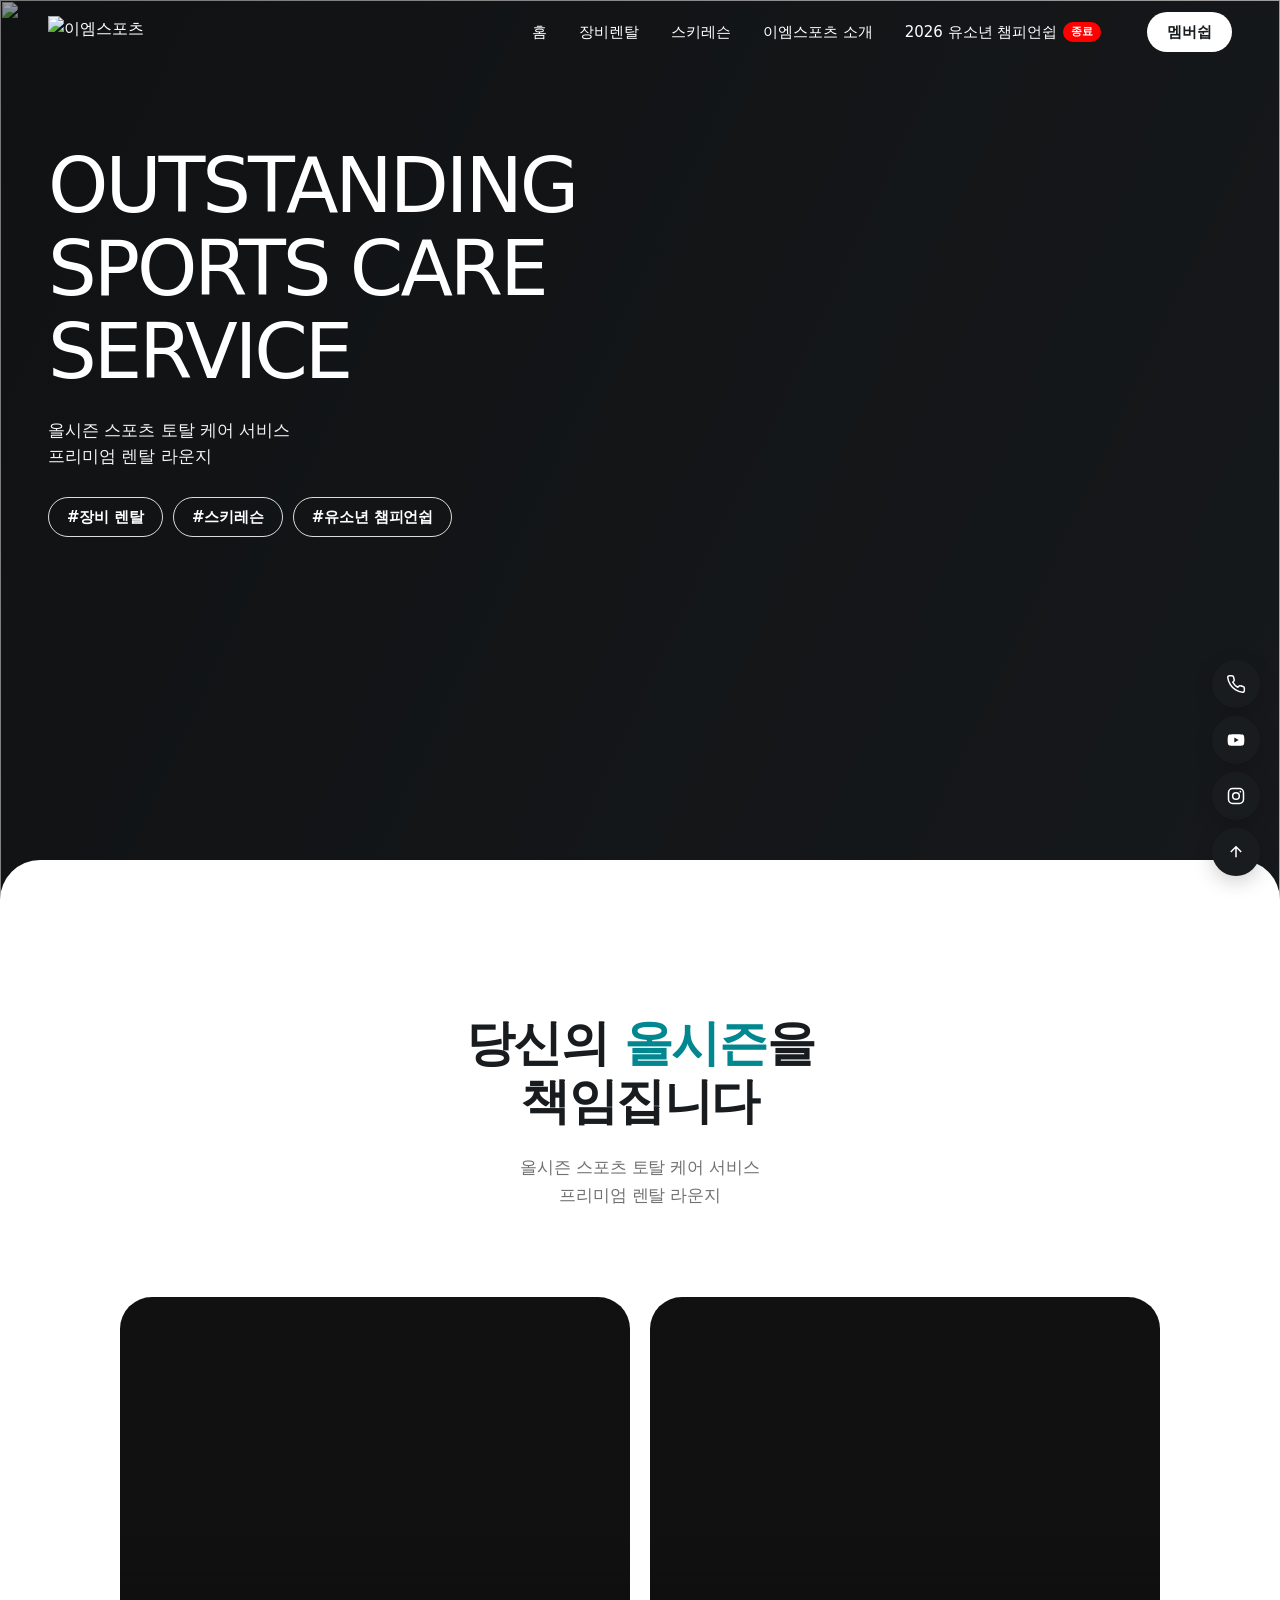
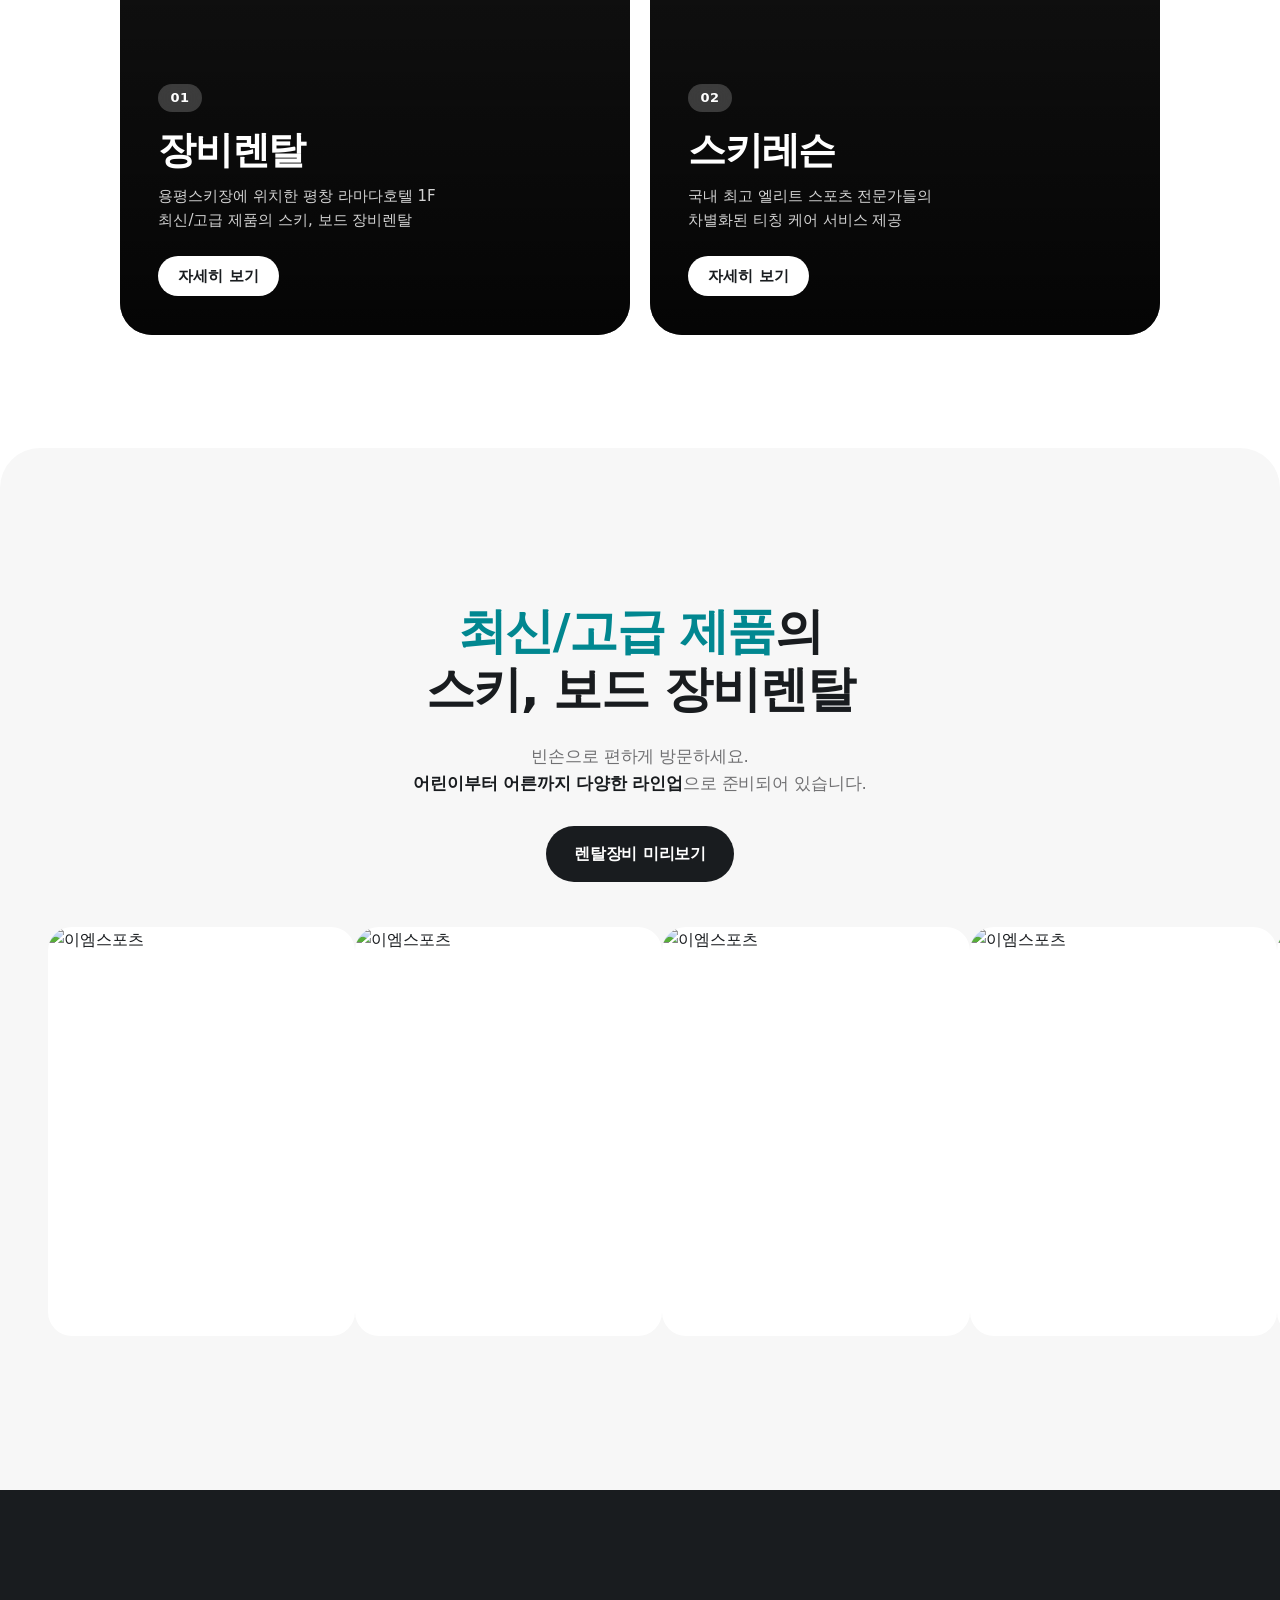
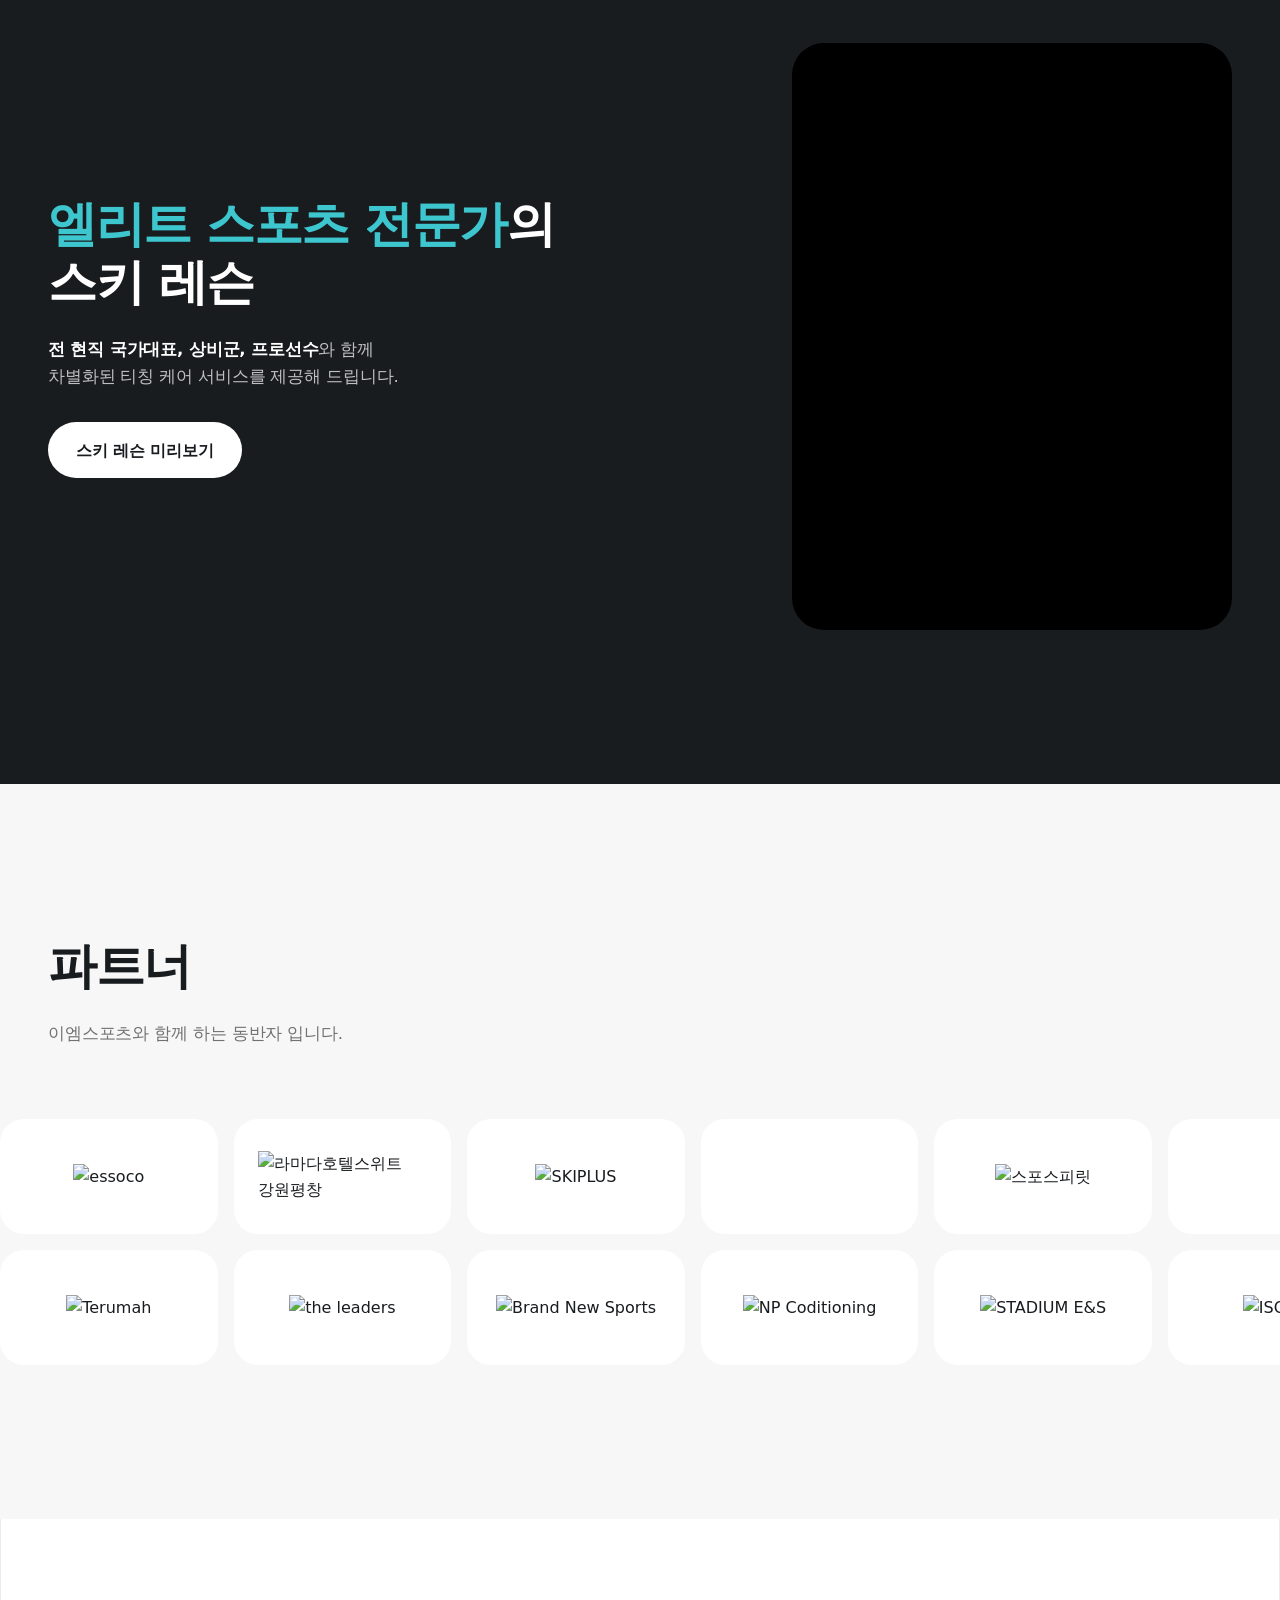
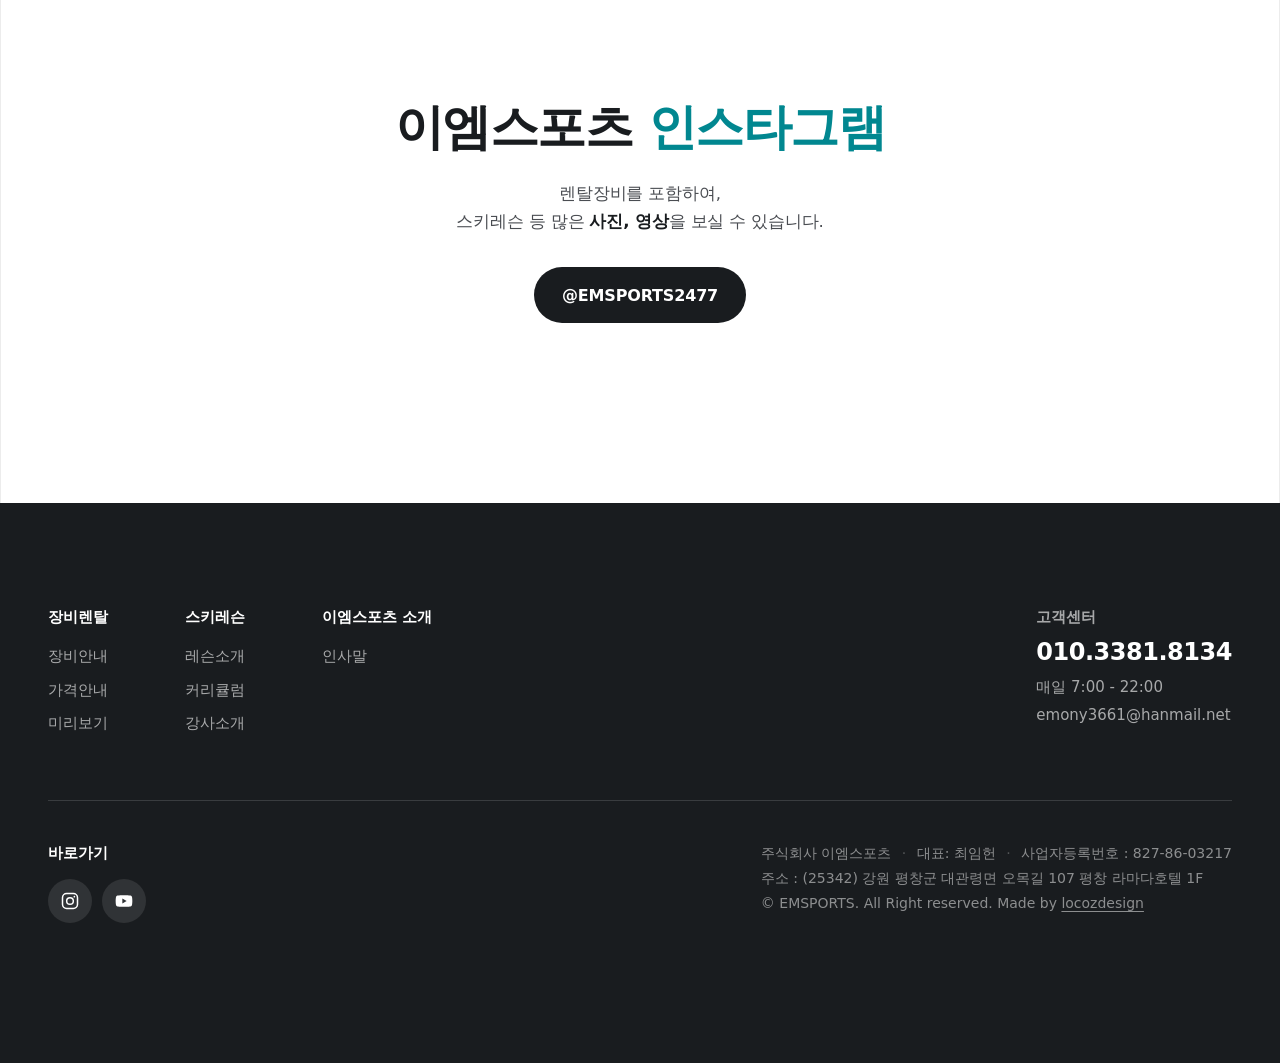
==== index.html @ 47fab706 "EMSPORTS 메인페이지 리뉴얼: Pretendard + GSAP 스크롤 애니메이션 Co-Authored-By: Claude Sonnet 5.5 <noreply@anthropic" ====
<!DOCTYPE html>
<html lang="ko-KR">
<head>
	<meta charset="UTF-8">
	<meta name="viewport" content="width=device-width, initial-scale=1.0">
	<title>이엠스포츠 - EMSPORTS</title>
	<meta name="description" content="용평 평창 라마다호텔 1F 고급 스키렌탈샵 스키레슨, 보드레슨, 야구캠프를 진행합니다. 전 현직 국가대표, 상비군, 프로선수와 함께 차별화된 티칭 케어 서비스를 제공해 드립니다.">
	<link rel="canonical" href="https://emsports.co.kr/">
	<meta property="og:locale" content="ko_KR">
	<meta property="og:site_name" content="이엠스포츠 - EMSPORTS">
	<meta property="og:type" content="website">
	<meta property="og:title" content="이엠스포츠 - EMSPORTS">
	<meta property="og:description" content="용평 평창 라마다호텔 1F 고급 스키렌탈샵 스키레슨, 보드레슨, 야구캠프를 진행합니다. 전 현직 국가대표, 상비군, 프로선수와 함께 차별화된 티칭 케어 서비스를 제공해 드립니다.">
	<meta property="og:url" content="https://emsports.co.kr/">
	<meta property="og:image" content="https://emsports.co.kr/wp-content/uploads/2023/12/s-main.png">
	<meta name="twitter:card" content="summary_large_image">
	<link rel="icon" type="image/png" sizes="32x32" href="https://emsports.co.kr/wp-content/uploads/2023/12/cropped-favicon-1-32x32.png">
	<link rel="apple-touch-icon" href="https://emsports.co.kr/wp-content/uploads/2023/12/cropped-favicon-1-180x180.png">

	<!-- Pretendard -->
	<link rel="preconnect" href="https://cdn.jsdelivr.net" crossorigin>
	<link rel="stylesheet" href="https://cdn.jsdelivr.net/gh/orioncactus/pretendard@v1.3.9/dist/web/variable/pretendardvariable-dynamic-subset.min.css">

	<link rel="stylesheet" href="https://cdn.jsdelivr.net/npm/swiper@11.1.14/swiper-bundle.min.css">
	<link rel="stylesheet" href="css/style.css">
</head>
<body>
	<a href="#content" class="skip-link">본문 바로가기</a>

	<!-- ============ HEADER ============ -->
	<header class="header" id="header">
		<div class="header__inner">
			<a class="header__logo" href="https://emsports.co.kr/" rel="home" aria-label="이엠스포츠 홈">
				<img class="logo-light" src="https://emsports.co.kr/wp-content/uploads/2023/12/emsports-w.svg" alt="이엠스포츠">
				<img class="logo-dark" src="https://emsports.co.kr/wp-content/uploads/2023/11/emsports.svg" alt="이엠스포츠">
			</a>

			<nav class="gnb" aria-label="주 메뉴">
				<ul class="gnb__list">
					<li class="is-current"><a href="https://emsports.co.kr/" aria-current="page">홈</a></li>
					<li class="has-sub">
						<a href="https://emsports.co.kr/service-1/">장비렌탈</a>
						<ul class="gnb__sub">
							<li><a href="/service-1#sec-1">장비안내</a></li>
							<li><a href="/service-1#sec-2">가격안내</a></li>
							<li><a href="/service-1#sec-3">미리보기</a></li>
						</ul>
					</li>
					<li class="has-sub">
						<a href="https://emsports.co.kr/service-2/">스키레슨</a>
						<ul class="gnb__sub">
							<li><a href="/service-2#sec-1">레슨소개</a></li>
							<li><a href="/service-2#sec-2">커리큘럼</a></li>
							<li><a href="/service-2#sec-3">강사소개</a></li>
						</ul>
					</li>
					<li><a href="https://emsports.co.kr/greeting/">이엠스포츠 소개</a></li>
					<li><a href="https://emsports.co.kr/2026-emsports-amateur-championship/">2026 유소년 챔피언쉽<span class="badge">종료</span></a></li>
				</ul>
			</nav>

			<a href="/membership" class="btn btn--sm header__cta"><span>멤버쉽</span></a>

			<button type="button" class="burger" id="burger" aria-label="메뉴 열기" aria-expanded="false" aria-controls="mnav">
				<span></span><span></span>
			</button>
		</div>
	</header>

	<!-- Mobile navigation -->
	<div class="mnav" id="mnav" aria-hidden="true">
		<ul class="mnav__list">
			<li><a href="https://emsports.co.kr/" aria-current="page">홈</a></li>
			<li>
				<a href="https://emsports.co.kr/service-1/">장비렌탈</a>
				<ul>
					<li><a href="/service-1#sec-1">장비안내</a></li>
					<li><a href="/service-1#sec-2">가격안내</a></li>
					<li><a href="/service-1#sec-3">미리보기</a></li>
				</ul>
			</li>
			<li>
				<a href="https://emsports.co.kr/service-2/">스키레슨</a>
				<ul>
					<li><a href="/service-2#sec-1">레슨소개</a></li>
					<li><a href="/service-2#sec-2">커리큘럼</a></li>
					<li><a href="/service-2#sec-3">강사소개</a></li>
				</ul>
			</li>
			<li><a href="https://emsports.co.kr/greeting/">이엠스포츠 소개</a></li>
			<li><a href="https://emsports.co.kr/2026-emsports-amateur-championship/">2026 유소년 챔피언쉽<span class="badge">종료</span></a></li>
		</ul>
		<a href="/membership" class="btn btn--light mnav__cta"><span>멤버쉽</span></a>
	</div>

	<main id="content">

		<!-- ============ 1. HERO ============ -->
		<section class="hero" id="hero">
			<div class="hero__pin">
				<div class="hero__bg">
					<img src="https://emsports.co.kr/wp-content/uploads/2023/12/hero-1.jpg" alt="" fetchpriority="high">
					<div class="hero__overlay"></div>
				</div>

				<div class="hero__content">
					<h1 class="hero__title" data-hero-title>
						<span class="line"><span class="line__in">OUTSTANDING</span></span>
						<span class="line"><span class="line__in">SPORTS CARE</span></span>
						<span class="line"><span class="line__in">SERVICE</span></span>
					</h1>
					<p class="hero__sub" data-hero-fade>올시즌 스포츠 토탈 케어 서비스<br>프리미엄 렌탈 라운지</p>
					<ul class="tags" data-hero-fade>
						<li><a href="/service-1">#장비 렌탈</a></li>
						<li><a href="/service-2">#스키레슨</a></li>
						<li><a href="https://emsports.co.kr/2026-emsports-amateur-championship/">#유소년 챔피언쉽</a></li>
					</ul>
				</div>

			</div>
		</section>

		<!-- ============ 2. 올시즌을 책임집니다 ============ -->
		<section class="intro section" id="intro">
			<div class="container">
				<div class="center">
					<h2 class="h2" data-lines>당신의 <span class="accent">올시즌</span>을<br>책임집니다</h2>
					<p class="lead" data-fade>올시즌 스포츠 토탈 케어 서비스<br>프리미엄 렌탈 라운지</p>
				</div>

				<div class="cards" data-cards>
					<a href="/service-1" class="card" data-card>
						<div class="card__media">
							<img src="https://emsports.co.kr/wp-content/uploads/2023/12/img-service-1.png" alt="이엠스포츠 렌탈샵" width="816" height="480">
						</div>
						<div class="card__body">
							<span class="card__no">01</span>
							<h3 class="card__title">장비렌탈</h3>
							<p class="card__desc">용평스키장에 위치한 평창 라마다호텔 1F<br>최신/고급 제품의 스키, 보드 장비렌탈</p>
							<span class="card__more">자세히 보기</span>
						</div>
					</a>
					<a href="/service-2" class="card" data-card>
						<div class="card__media">
							<img src="https://emsports.co.kr/wp-content/uploads/2024/01/new-lesson.png" alt="스키레슨" width="816" height="480" loading="lazy">
						</div>
						<div class="card__body">
							<span class="card__no">02</span>
							<h3 class="card__title">스키레슨</h3>
							<p class="card__desc">국내 최고 엘리트 스포츠 전문가들의<br>차별화된 티칭 케어 서비스 제공</p>
							<span class="card__more">자세히 보기</span>
						</div>
					</a>
				</div>
			</div>
		</section>

		<!-- ============ 3. 장비렌탈 (가로 스크롤 갤러리) ============ -->
		<section class="rental" id="rental">
			<div class="rental__pin">
				<div class="container">
					<div class="center">
						<h2 class="h2" data-lines><span class="accent">최신/고급 제품</span>의<br>스키, 보드 장비렌탈</h2>
						<p class="lead" data-fade>빈손으로 편하게 방문하세요.<br><strong>어린이부터 어른까지 다양한 라인업</strong>으로 준비되어 있습니다.</p>
						<a href="/service-1/" title="장비렌탈" class="btn btn--dark" data-fade><span>렌탈장비 미리보기</span></a>
					</div>
				</div>

				<div class="track-wrap">
					<div class="swiper rental-swiper">
					<ul class="swiper-wrapper">
						<li class="swiper-slide"><img src="https://emsports.co.kr/wp-content/uploads/2023/12/img-shop-01.png" alt="이엠스포츠" width="900" height="1200" loading="lazy"></li>
						<li class="swiper-slide"><img src="https://emsports.co.kr/wp-content/uploads/2023/12/img-shop-04.png" alt="이엠스포츠" width="900" height="1200" loading="lazy"></li>
						<li class="swiper-slide"><img src="https://emsports.co.kr/wp-content/uploads/2023/12/img-shop-05.png" alt="이엠스포츠" width="900" height="1200" loading="lazy"></li>
						<li class="swiper-slide"><img src="https://emsports.co.kr/wp-content/uploads/2023/12/img-shop-02.png" alt="이엠스포츠" width="900" height="1200" loading="lazy"></li>
						<li class="swiper-slide"><img src="https://emsports.co.kr/wp-content/uploads/2023/12/img-shop-06.png" alt="이엠스포츠" width="900" height="1200" loading="lazy"></li>
						<li class="swiper-slide"><img src="https://emsports.co.kr/wp-content/uploads/2023/12/img-shop-07.png" alt="이엠스포츠" width="900" height="1200" loading="lazy"></li>
						<li class="swiper-slide"><img src="https://emsports.co.kr/wp-content/uploads/2023/12/img-shop-08.png" alt="이엠스포츠" width="900" height="1200" loading="lazy"></li>
						<li class="swiper-slide"><img src="https://emsports.co.kr/wp-content/uploads/2023/12/img-shop-03.png" alt="이엠스포츠" width="900" height="1200" loading="lazy"></li>
					</ul>
					</div>
				</div>
			</div>
		</section>

		<!-- ============ 4. 스키 레슨 (영상) ============ -->
		<section class="lesson" id="lesson">
			<div class="lesson__pin">
				<div class="lesson__text" data-lesson-text>
					<h2 class="h2" data-lines><span class="accent">엘리트 스포츠 전문가</span>의<br>스키 레슨</h2>
					<p class="lead"><strong>전 현직 국가대표, 상비군, 프로선수</strong>와 함께<br>차별화된 티칭 케어 서비스를 제공해 드립니다.</p>
					<a href="/service-2" class="btn btn--light"><span>스키 레슨 미리보기</span></a>
				</div>
				<div class="lesson__video" data-video>
					<iframe title="어린이 1:1 스키 강습 - 평창 라마다호텔 1F '이엠스포츠'" src="https://www.youtube.com/embed/EH-s9LJYfw0?feature=oembed" loading="lazy" allow="accelerometer; autoplay; clipboard-write; encrypted-media; gyroscope; picture-in-picture; web-share" allowfullscreen></iframe>
				</div>
			</div>
		</section>

		<!-- ============ 5. 파트너 ============ -->
		<section class="partners section" id="partners">
			<div class="container">
				<div class="partners__head">
					<h2 class="h2" data-lines>파트너</h2>
					<p class="lead" data-fade>이엠스포츠와 함께 하는 동반자 입니다.</p>
				</div>
			</div>

			<div class="marquee-rows">
			<div class="marquee" data-marquee data-dir="1">
				<ul class="marquee__track">
					<li><img src="https://emsports.co.kr/wp-content/uploads/2023/12/logo-3.png" alt="essoco" loading="lazy"></li>
					<li><img src="https://emsports.co.kr/wp-content/uploads/2023/12/logo-5.png" alt="라마다호텔스위트 강원평창" loading="lazy"></li>
					<li><img src="https://emsports.co.kr/wp-content/uploads/2023/12/logo-8.png" alt="SKIPLUS" loading="lazy"></li>
					<li><img src="https://emsports.co.kr/wp-content/uploads/2025/02/ci-mona-1.png" alt="" loading="lazy"></li>
					<li><img src="https://emsports.co.kr/wp-content/uploads/2023/12/logo-9.png" alt="스포스피릿" loading="lazy"></li>
					<li><img src="https://emsports.co.kr/wp-content/uploads/2025/02/ci-ion.png" alt="" loading="lazy"></li>
					<li><img src="https://emsports.co.kr/wp-content/uploads/2023/12/img-new-9.png" alt="" loading="lazy"></li>
					<li><img src="https://emsports.co.kr/wp-content/uploads/2023/12/img-new-1.png" alt="소소떡볶이" loading="lazy"></li>
				</ul>
			</div>
			<div class="marquee" data-marquee data-dir="-1">
				<ul class="marquee__track">
					<li><img src="https://emsports.co.kr/wp-content/uploads/2023/12/img-new-2.png" alt="Terumah" loading="lazy"></li>
					<li><img src="https://emsports.co.kr/wp-content/uploads/2023/12/img-new-3.png" alt="the leaders" loading="lazy"></li>
					<li><img src="https://emsports.co.kr/wp-content/uploads/2023/12/img-new-4.png" alt="Brand New Sports" loading="lazy"></li>
					<li><img src="https://emsports.co.kr/wp-content/uploads/2023/12/img-new-5.png" alt="NP Coditioning" loading="lazy"></li>
					<li><img src="https://emsports.co.kr/wp-content/uploads/2023/12/img-new-8.png" alt="STADIUM E&amp;S" loading="lazy"></li>
					<li><img src="https://emsports.co.kr/wp-content/uploads/2023/12/img-new-7.png" alt="ISONO" loading="lazy"></li>
					<li><img src="https://emsports.co.kr/wp-content/uploads/2023/12/img-new-6.png" alt="Gramton" loading="lazy"></li>
					<li><img src="https://emsports.co.kr/wp-content/uploads/2023/12/ci-elan.png" alt="elan" loading="lazy"></li>
					<li><img src="https://emsports.co.kr/wp-content/uploads/2023/12/ci-nordica.png" alt="nordica" loading="lazy"></li>
					<li><img src="https://emsports.co.kr/wp-content/uploads/2023/12/ci-nitro.png" alt="nitro" loading="lazy"></li>
					<li><img src="https://emsports.co.kr/wp-content/uploads/2023/12/ci-ovyo.png" alt="ovyo" loading="lazy"></li>
				</ul>
			</div>
			</div>
		</section>

		<!-- ============ 6. 인스타그램 ============ -->
		<section class="insta" id="insta">
			<div class="insta__bg" data-parallax>
				<img src="https://emsports.co.kr/wp-content/uploads/2023/12/img-banner-bg.jpg" alt="" loading="lazy">
			</div>
			<div class="insta__veil"></div>
			<div class="container">
				<div class="center">
					<h2 class="h2" data-lines>이엠스포츠 <span class="accent">인스타그램</span></h2>
					<p class="lead" data-fade>렌탈장비를 포함하여,<br>스키레슨 등 많은 <strong>사진, 영상</strong>을 보실 수 있습니다.</p>
					<a href="https://www.instagram.com/EMSPORTS2477/" target="_blank" rel="noopener" class="btn btn--dark" data-fade><span>@EMSPORTS2477</span></a>
				</div>
			</div>
		</section>
	</main>

	<!-- ============ FOOTER ============ -->
	<footer class="footer" id="footer">
		<div class="container">
			<div class="footer__top" data-footer-reveal>
				<div class="footer__menus">
					<div class="footer__col">
						<p class="footer__title">장비렌탈</p>
						<ul>
							<li><a href="/service-1#sec-1">장비안내</a></li>
							<li><a href="/service-1#sec-2">가격안내</a></li>
							<li><a href="/service-1#sec-3">미리보기</a></li>
						</ul>
					</div>
					<div class="footer__col">
						<p class="footer__title">스키레슨</p>
						<ul>
							<li><a href="/service-2#sec-1">레슨소개</a></li>
							<li><a href="/service-2#sec-2">커리큘럼</a></li>
							<li><a href="/service-2#sec-3">강사소개</a></li>
						</ul>
					</div>
					<div class="footer__col">
						<p class="footer__title">이엠스포츠 소개</p>
						<ul>
							<li><a href="https://emsports.co.kr/greeting/">인사말</a></li>
						</ul>
					</div>
				</div>
				<div class="footer__cs">
					<p class="footer__title">고객센터</p>
					<p class="footer__tel"><a href="tel:010-3381-8134">010.3381.8134</a></p>
					<p>매일 7:00 - 22:00</p>
					<p><a href="mailto:centacu@naver.com">emony3661@hanmail.net</a></p>
				</div>
			</div>

			<div class="footer__bottom" data-footer-reveal>
				<div class="footer__sns">
					<p class="footer__title">바로가기</p>
					<ul>
						<li><a href="https://www.instagram.com/EMSPORTS2477/" target="_blank" rel="noopener" aria-label="인스타그램">
							<svg viewBox="0 0 24 24" width="20" height="20" fill="none" stroke="currentColor" stroke-width="1.8"><rect x="3" y="3" width="18" height="18" rx="5"/><circle cx="12" cy="12" r="4"/><circle cx="17.2" cy="6.8" r="1" fill="currentColor" stroke="none"/></svg>
						</a></li>
						<li><a href="https://www.youtube.com/@emsports_korea" target="_blank" rel="noopener" aria-label="유튜브">
							<svg viewBox="0 0 24 24" width="20" height="20" fill="currentColor"><path d="M21.6 7.2a2.5 2.5 0 0 0-1.76-1.77C18.27 5 12 5 12 5s-6.27 0-7.84.43A2.5 2.5 0 0 0 2.4 7.2C2 8.78 2 12 2 12s0 3.22.4 4.8a2.5 2.5 0 0 0 1.76 1.77C5.73 19 12 19 12 19s6.27 0 7.84-.43a2.5 2.5 0 0 0 1.76-1.77C22 15.22 22 12 22 12s0-3.22-.4-4.8zM10 15V9l5.2 3L10 15z"/></svg>
						</a></li>
					</ul>
				</div>
				<div class="footer__info">
					<p>주식회사 이엠스포츠 <span>·</span> 대표: 최임헌 <span>·</span> 사업자등록번호 : 827-86-03217</p>
					<p>주소 : (25342) 강원 평창군 대관령면 오목길 107 평창 라마다호텔 1F</p>
					<p class="footer__copy">© EMSPORTS. All Right reserved. Made by <a href="http://www.locozdesign.com" target="_blank" rel="noopener">locozdesign</a></p>
				</div>
			</div>
		</div>
	</footer>

	<!-- 퀵메뉴 (링크는 추후 입력) -->
	<nav class="quick" id="quick" aria-label="퀵메뉴">
		<a href="" class="quick__item" aria-label="전화">
			<svg viewBox="0 0 24 24" width="20" height="20" fill="none" stroke="currentColor" stroke-width="1.8" stroke-linecap="round" stroke-linejoin="round"><path d="M22 16.9v3a2 2 0 0 1-2.2 2 19.8 19.8 0 0 1-8.6-3.1 19.5 19.5 0 0 1-6-6A19.8 19.8 0 0 1 2.1 4.2 2 2 0 0 1 4.1 2h3a2 2 0 0 1 2 1.7c.1 1 .4 1.9.7 2.8a2 2 0 0 1-.5 2.1L8.1 9.9a16 16 0 0 0 6 6l1.3-1.3a2 2 0 0 1 2.1-.4c.9.3 1.8.6 2.8.7a2 2 0 0 1 1.7 2z"/></svg>
		</a>
		<a href="" class="quick__item" aria-label="유튜브">
			<svg viewBox="0 0 24 24" width="20" height="20" fill="currentColor"><path d="M21.6 7.2a2.5 2.5 0 0 0-1.76-1.77C18.27 5 12 5 12 5s-6.27 0-7.84.43A2.5 2.5 0 0 0 2.4 7.2C2 8.78 2 12 2 12s0 3.22.4 4.8a2.5 2.5 0 0 0 1.76 1.77C5.73 19 12 19 12 19s6.27 0 7.84-.43a2.5 2.5 0 0 0 1.76-1.77C22 15.22 22 12 22 12s0-3.22-.4-4.8zM10 15V9l5.2 3L10 15z"/></svg>
		</a>
		<a href="" class="quick__item" aria-label="인스타그램">
			<svg viewBox="0 0 24 24" width="20" height="20" fill="none" stroke="currentColor" stroke-width="1.8"><rect x="3" y="3" width="18" height="18" rx="5"/><circle cx="12" cy="12" r="4"/><circle cx="17.2" cy="6.8" r="1" fill="currentColor" stroke="none"/></svg>
		</a>
		<button type="button" class="quick__item" id="totop" aria-label="맨 위로">
			<svg viewBox="0 0 24 24" width="18" height="18" fill="none" stroke="currentColor" stroke-width="2"><path d="M12 19V5M5 12l7-7 7 7"/></svg>
		</button>
	</nav>

	<script src="https://cdnjs.cloudflare.com/ajax/libs/gsap/3.12.5/gsap.min.js"></script>
	<script src="https://cdnjs.cloudflare.com/ajax/libs/gsap/3.12.5/ScrollTrigger.min.js"></script>
	<script src="https://cdnjs.cloudflare.com/ajax/libs/gsap/3.12.5/ScrollToPlugin.min.js"></script>
	<script src="https://cdn.jsdelivr.net/npm/swiper@11.1.14/swiper-bundle.min.js"></script>
	<script src="js/main.js"></script>
</body>
</html>
---- css/style.css ----
/* =========================================================
   EMSPORTS main — Revolut-style layout
   Font: Pretendard Variable
   ========================================================= */
:root {
	--font: "Pretendard Variable", Pretendard, -apple-system, BlinkMacSystemFont, system-ui, "Segoe UI", Roboto, "Helvetica Neue", "Apple SD Gothic Neo", "Noto Sans KR", sans-serif;
	--c-black: #191c1f;
	--c-white: #fff;
	--c-gray: #717173;
	--c-bg: #f7f7f7;
	--c-accent: #018790;
	--header-h: 64px;
	--gutter: clamp(20px, 4vw, 48px);
	--max: 1200px;
	--radius: 24px;
	--ease: cubic-bezier(.22, 1, .36, 1);
}

*, *::before, *::after { box-sizing: border-box; }
html { -webkit-text-size-adjust: 100%; }
body {
	margin: 0;
	font-family: var(--font);
	font-size: 16px;
	line-height: 1.6;
	color: var(--c-black);
	background: var(--c-white);
	word-break: keep-all;
	-webkit-font-smoothing: antialiased;
	overflow-x: hidden;
}
body.is-locked { overflow: hidden; }
img { display: block; max-width: 100%; height: auto; }
a { color: inherit; text-decoration: none; }
ul { margin: 0; padding: 0; list-style: none; }
h1, h2, h3, p { margin: 0; }
button { font: inherit; color: inherit; background: none; border: 0; cursor: pointer; }

.skip-link { position: absolute; left: -9999px; top: 0; z-index: 999; background: #fff; padding: 8px 12px; }
.skip-link:focus { left: 8px; top: 8px; }

.container { width: 100%; max-width: calc(var(--max) + var(--gutter) * 2); margin: 0 auto; padding: 0 var(--gutter); }
.section { padding: clamp(88px, 12vw, 160px) 0; }
.center { text-align: center; }
.accent { color: var(--c-accent); }

/* ---------- type ---------- */
.h2 {
	font-size: clamp(28px, 3.8vw, 52px);
	font-weight: 600;
	line-height: 1.2;
	letter-spacing: -0.03em;
}
.lead {
	margin-top: 24px;
	font-size: clamp(15px, 1.3vw, 18px);
	line-height: 1.65;
	color: var(--c-gray);
	letter-spacing: -0.01em;
}
.lead strong { color: var(--c-black); font-weight: 600; }

/* line mask used by data-lines */
.line { display: block; overflow: hidden; padding-bottom: .08em; margin-bottom: -.08em; }
.line__in { display: block; will-change: transform; }

/* ---------- buttons ---------- */
.btn {
	display: inline-flex; align-items: center; justify-content: center; gap: 8px;
	height: 56px; padding: 0 28px;
	border-radius: 999px;
	font-size: 16px; font-weight: 600; letter-spacing: -0.01em;
	transition: background .3s var(--ease), color .3s var(--ease), transform .3s var(--ease);
	margin-top: 32px;
}
.btn--sm { height: 40px; padding: 0 20px; font-size: 15px; margin-top: 0; }
.btn--dark { background: var(--c-black); color: #fff; }
.btn--dark:hover { background: #3a3d41; }
.btn--light { background: #fff; color: var(--c-black); }
.btn--light:hover { background: #e9e9ea; }
.btn:active { transform: scale(.97); }

/* ---------- header ---------- */
.header {
	position: fixed; inset: 0 0 auto 0; z-index: 100;
	height: var(--header-h);
	color: #fff;
	transition: background .35s var(--ease), color .35s var(--ease), box-shadow .35s var(--ease);
}
.header.is-solid { background: rgba(255,255,255,.92); backdrop-filter: blur(14px); -webkit-backdrop-filter: blur(14px); color: var(--c-black); box-shadow: 0 1px 0 rgba(0,0,0,.06); }
.header.is-menu-open { color: #fff; background: transparent; box-shadow: none; backdrop-filter: none; }
.header__inner { height: 100%; max-width: calc(var(--max) + var(--gutter) * 2); margin: 0 auto; padding: 0 var(--gutter); display: flex; align-items: center; gap: 32px; }
.header__logo { position: relative; display: block; width: 132px; height: 32px; flex: none; }
.header__logo img { position: absolute; inset: 0; width: 100%; height: 100%; object-fit: contain; object-position: left center; transition: opacity .3s; }
.logo-dark { opacity: 0; }
.header.is-solid .logo-light { opacity: 0; }
.header.is-solid .logo-dark { opacity: 1; }
.header.is-menu-open .logo-light { opacity: 1; }
.header.is-menu-open .logo-dark { opacity: 0; }

.gnb { margin-left: auto; }
.gnb__list { display: flex; align-items: center; gap: 4px; }
.gnb__list > li { position: relative; }
.gnb__list > li > a { display: flex; align-items: center; height: 40px; padding: 0 14px; border-radius: 999px; font-weight: 500; font-size: 15px; transition: background .25s; }
.gnb__list > li > a:hover { background: rgba(127,127,127,.18); }
.gnb__sub {
	position: absolute; left: 0; top: 100%; min-width: 160px; padding: 8px;
	background: #fff; color: var(--c-black); border-radius: 16px;
	box-shadow: 0 12px 40px rgba(0,0,0,.14);
	opacity: 0; visibility: hidden; transform: translateY(8px);
	transition: opacity .25s, transform .25s var(--ease), visibility .25s;
}
.has-sub:hover .gnb__sub, .has-sub:focus-within .gnb__sub { opacity: 1; visibility: visible; transform: none; }
.gnb__sub a { display: block; padding: 10px 14px; border-radius: 10px; font-size: 15px; }
.gnb__sub a:hover { background: var(--c-bg); }
.badge { display: inline-block; margin-left: 6px; padding: 1px 8px; border-radius: 999px; background: #ff0000; color: #fff; font-size: 11px; font-weight: 600; line-height: 1.6; }

.header__cta { background: #fff; color: var(--c-black); }
.header.is-solid .header__cta { background: var(--c-black); color: #fff; }

.burger { display: none; position: relative; width: 44px; height: 44px; margin-left: auto; }
.burger span { position: absolute; left: 11px; right: 11px; height: 2px; background: currentColor; border-radius: 2px; transition: transform .35s var(--ease), top .35s var(--ease); }
.burger span:nth-child(1) { top: 17px; }
.burger span:nth-child(2) { top: 25px; }
.burger[aria-expanded="true"] span:nth-child(1) { top: 21px; transform: rotate(45deg); }
.burger[aria-expanded="true"] span:nth-child(2) { top: 21px; transform: rotate(-45deg); }

/* mobile nav */
.mnav { position: fixed; inset: 0; z-index: 90; background: var(--c-black); color: #fff; padding: calc(var(--header-h) + 24px) var(--gutter) 40px; display: none; flex-direction: column; overflow-y: auto; }
.mnav__list > li { overflow: hidden; }
.mnav__list > li > a { display: block; padding: 10px 0; font-size: clamp(26px, 7vw, 36px); font-weight: 500; letter-spacing: -.03em; line-height: 1.2; }
.mnav__list ul { display: flex; flex-wrap: wrap; gap: 4px 16px; padding-bottom: 8px; }
.mnav__list ul a { font-size: 16px; color: rgba(255,255,255,.6); }
.mnav__cta { margin-top: 32px; align-self: flex-start; }

/* ---------- hero ---------- */
.hero { position: relative; height: 100vh; min-height: 640px; background: var(--c-black); }
.hero__pin { position: relative; height: 100vh; min-height: 640px; overflow: hidden; color: #fff; }
.hero__bg { position: absolute; inset: 0; }
.hero__bg img { width: 100%; height: 100%; object-fit: cover; transform-origin: 50% 40%; }
.hero__overlay { position: absolute; inset: 0; background: linear-gradient(115deg, rgba(0,0,0,.38) 0%, rgba(0,0,0,.12) 100%); }
.hero__content { position: relative; z-index: 2; max-width: calc(var(--max) + var(--gutter) * 2); margin: 0 auto; padding: calc(var(--header-h) + clamp(40px, 9vh, 110px)) var(--gutter) 0; }
.hero__title { font-size: clamp(36px, 6vw, 80px); font-weight: 300; line-height: 1.08; letter-spacing: -.04em; text-transform: uppercase; }
.hero__sub { margin-top: 24px; font-size: clamp(15px, 1.3vw, 18px); line-height: 1.55; opacity: .95; }
.tags { display: flex; flex-wrap: wrap; gap: 10px; margin-top: 28px; }
.tags a {
	display: inline-flex; align-items: center; height: 40px; padding: 0 18px;
	border: 1.5px solid rgba(255,255,255,.85); border-radius: 999px;
	font-size: 15px; font-weight: 600; letter-spacing: -.01em; color: #fff;
	transition: background .3s var(--ease), color .3s var(--ease);
}
.tags a:hover { background: #fff; color: var(--c-black); }


/* ---------- intro cards ---------- */
.intro { position: relative; z-index: 2; background: #fff; border-radius: 40px 40px 0 0; margin-top: -40px; }
.cards { display: grid; grid-template-columns: repeat(2, 1fr); gap: 20px; max-width: 1040px; margin: clamp(48px, 7vw, 88px) auto 0; }
.card { position: relative; display: block; aspect-ratio: 4 / 5; background: #111; border-radius: 32px; overflow: hidden; isolation: isolate; color: #fff; will-change: transform; }
.card__media { position: absolute; inset: 0; z-index: -2; overflow: hidden; }
.card__media img { width: 100%; height: 100%; object-fit: cover; transform: scale(1.12); }
.card::after { content: ""; position: absolute; inset: 0; z-index: -1; background: linear-gradient(180deg, rgba(0,0,0,0) 35%, rgba(0,0,0,.72) 100%); }
.card__body { position: absolute; left: 0; right: 0; bottom: 0; padding: clamp(24px, 3vw, 40px); text-align: left; }
.card__no { display: inline-flex; align-items: center; height: 28px; padding: 0 12px; margin-bottom: 16px; border-radius: 999px; background: rgba(255,255,255,.2); backdrop-filter: blur(8px); -webkit-backdrop-filter: blur(8px); font-size: 13px; font-weight: 600; letter-spacing: .04em; }
.card__title { font-size: clamp(28px, 3vw, 40px); font-weight: 600; letter-spacing: -.035em; line-height: 1.15; }
.card__desc { margin-top: 12px; color: rgba(255,255,255,.82); font-size: 15px; line-height: 1.6; }
.card__more { display: inline-flex; align-items: center; height: 40px; padding: 0 20px; margin-top: 24px; border-radius: 999px; background: #fff; color: var(--c-black); font-size: 15px; font-weight: 600; }

/* ---------- rental (horizontal) ---------- */
.rental { position: relative; z-index: 3; background: var(--c-bg); border-radius: 40px 40px 0 0; margin-top: -40px; }
.rental__pin { padding: clamp(96px, 12vw, 160px) 0 clamp(96px, 12vw, 160px); display: flex; flex-direction: column; justify-content: center; gap: clamp(32px, 5vh, 56px); overflow: hidden; }
.rental .btn { margin-top: 28px; }
.track-wrap { width: 100%; }
.rental-swiper { padding: 0 var(--gutter); cursor: grab; }
.rental-swiper .swiper-slide { flex: none; width: clamp(220px, 24vw, 360px) !important; aspect-ratio: 3 / 4; border-radius: var(--radius); overflow: hidden; background: #fff; }
.rental-swiper img { width: 100%; height: 100%; object-fit: contain; }

/* ---------- lesson (video) ---------- */
.lesson { background: var(--c-black); color: #fff; }
.lesson__pin { max-width: calc(var(--max) + var(--gutter) * 2); margin: 0 auto; padding: clamp(96px, 12vw, 160px) var(--gutter); display: grid; grid-template-columns: 1fr minmax(320px, 440px); align-items: center; gap: clamp(40px, 8vw, 120px); overflow: hidden; }
.lesson__video { width: 100%; aspect-ratio: 3 / 4; border-radius: 32px; overflow: hidden; background: #000; will-change: transform; }
.lesson__video iframe { width: 100%; height: 100%; border: 0; display: block; }
.lesson__text { text-align: left; }
.lesson .accent { color: #3ec6cf; }
.lesson .lead { color: rgba(255,255,255,.72); }
.lesson .lead strong { color: #fff; }

/* ---------- partners ---------- */
.partners { overflow: hidden; background: var(--c-bg); }
.partners__head { display: flex; flex-direction: column; align-items: flex-start; }
.marquee-rows { margin-top: clamp(40px, 6vw, 72px); display: flex; flex-direction: column; gap: 16px; }
.marquee { overflow: hidden; }
.marquee__track { display: flex; gap: 16px; width: max-content; will-change: transform; }
.marquee__track li { flex: none; width: clamp(160px, 17vw, 240px); height: clamp(88px, 9vw, 120px); display: flex; align-items: center; justify-content: center; padding: 0 24px; background: #fff; border-radius: 24px; }
.marquee__track img { max-height: 56%; max-width: 100%; width: auto; object-fit: contain; }

/* ---------- instagram ---------- */
.insta { position: relative; overflow: hidden; padding: clamp(100px, 14vw, 190px) 0; }
.insta__bg { position: absolute; inset: -12% 0; }
.insta__bg img { width: 100%; height: 100%; object-fit: cover; }
.insta__veil { position: absolute; inset: 0; background: rgba(255,255,255,.7); }
.insta .container { position: relative; z-index: 1; }
.insta .lead { color: #4a4d52; }

/* ---------- footer ---------- */
.footer { background: var(--c-black); color: #fff; padding: clamp(64px, 8vw, 110px) 0 calc(clamp(40px, 5vw, 60px) + 80px); }
.footer a { transition: color .2s; }
.footer a:hover { color: #fff; }
.footer__top { display: flex; justify-content: space-between; gap: 48px; flex-wrap: wrap; padding-bottom: 56px; border-bottom: 1px solid rgba(255,255,255,.14); }
.footer__menus { display: flex; gap: clamp(32px, 6vw, 96px); flex-wrap: wrap; }
.footer__title { font-weight: 600; font-size: 15px; margin-bottom: 14px; }
.footer__col li { margin-bottom: 8px; }
.footer__col a, .footer__cs p { color: rgba(255,255,255,.62); font-size: 15px; }
.footer__cs { text-align: left; }
.footer__tel a { color: #fff !important; font-size: 24px; font-weight: 600; letter-spacing: -.02em; }
.footer__cs p { margin-bottom: 4px; }
.footer__bottom { display: flex; justify-content: space-between; gap: 40px; flex-wrap: wrap; padding-top: 40px; }
.footer__sns ul { display: flex; gap: 10px; }
.footer__sns a { display: grid; place-items: center; width: 44px; height: 44px; border-radius: 50%; background: rgba(255,255,255,.1); }
.footer__sns a:hover { background: rgba(255,255,255,.22); }
.footer__info { color: rgba(255,255,255,.5); font-size: 14px; line-height: 1.8; }
.footer__info span { margin: 0 6px; opacity: .5; }
.footer__copy a { text-decoration: underline; text-underline-offset: 3px; }

.quick { position: fixed; right: 20px; bottom: 24px; z-index: 79; display: flex; flex-direction: column; gap: 8px; }
.quick__item { width: 48px; height: 48px; border-radius: 50%; background: var(--c-black); color: #fff; display: grid; place-items: center; box-shadow: 0 6px 20px rgba(0,0,0,.18); transition: background .3s; }
.quick__item:hover { background: var(--c-accent); }

/* ---------- responsive ---------- */
@media (max-width: 1100px) {
	.gnb, .header__cta { display: none; }
	.burger { display: block; }
	.mnav { display: flex; visibility: hidden; opacity: 0; }
	.mnav.is-open { visibility: visible; }
}
@media (max-width: 767px) {
	:root { --header-h: 56px; --radius: 20px; }
	.cards { grid-template-columns: 1fr; }
	.quick { right: 10px; bottom: 10px; }
	.card { aspect-ratio: auto; height: 300px; border-radius: 24px; }
	.card__body { padding: 22px; }
	.card__no { margin-bottom: 10px; }
	.card__title { font-size: 26px; }
	.card__desc { margin-top: 8px; font-size: 14px; }
	.card__more { margin-top: 16px; height: 36px; padding: 0 16px; font-size: 14px; }
		.lesson__pin { grid-template-columns: 1fr; gap: 40px; }
	.lesson__video { border-radius: 24px; max-width: 420px; margin: 0 auto; }
	.rental__pin { min-height: auto; }
	.rental-swiper .swiper-slide { scroll-snap-align: start; }
	.footer__top, .footer__bottom { flex-direction: column; }
}
@media (prefers-reduced-motion: reduce) {
	* { scroll-behavior: auto !important; }
}
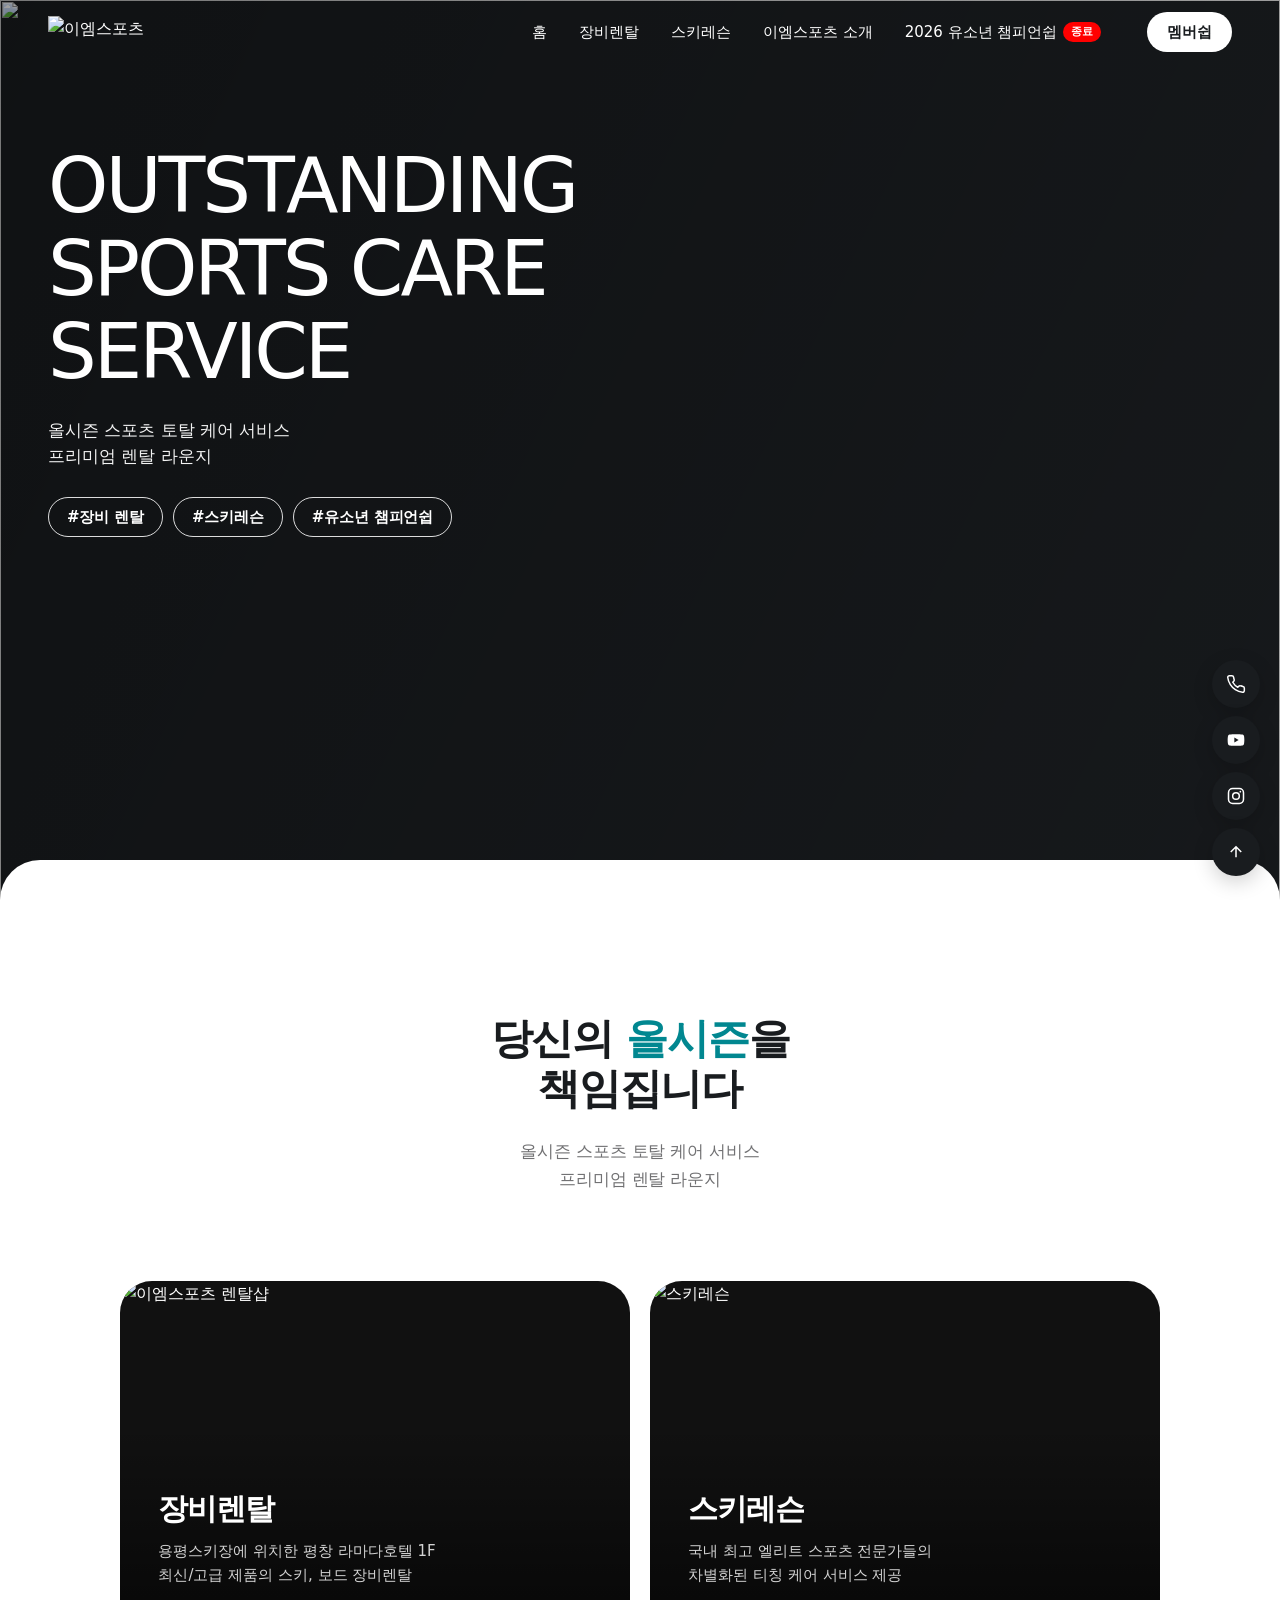
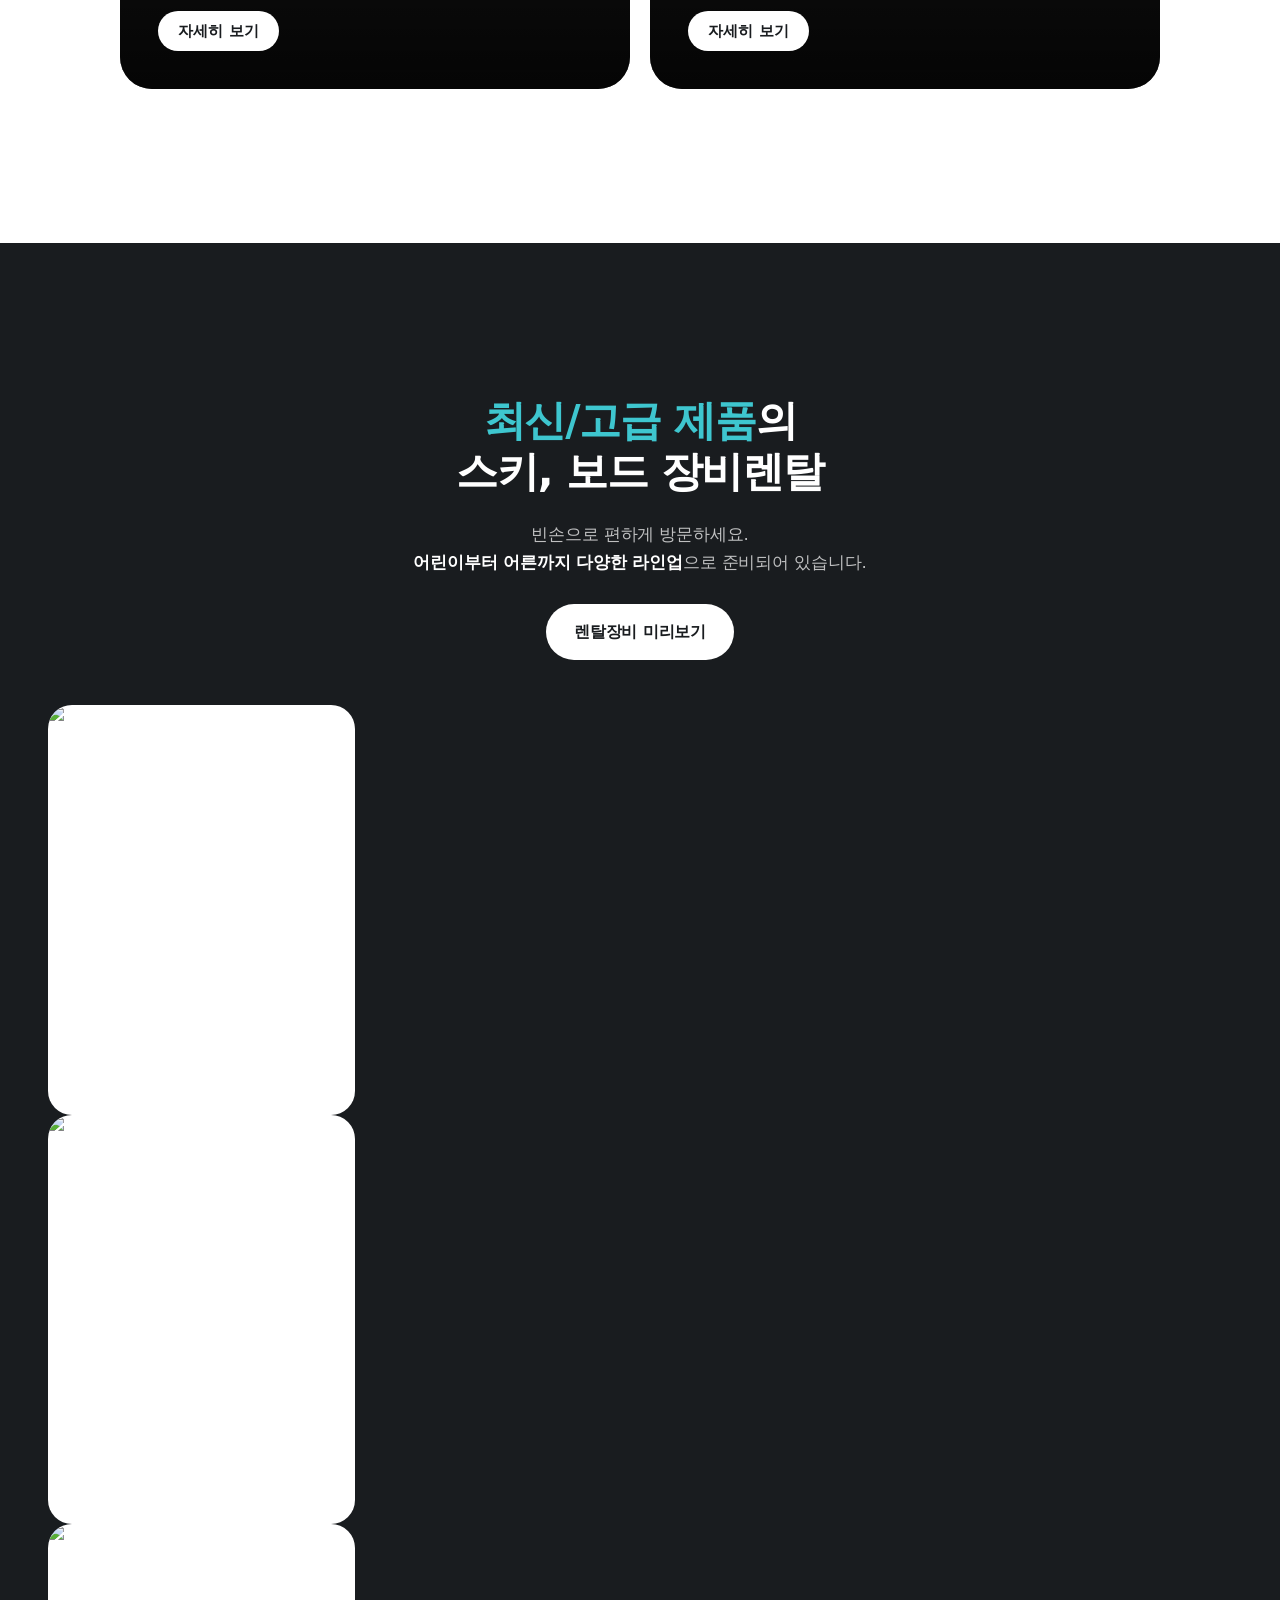
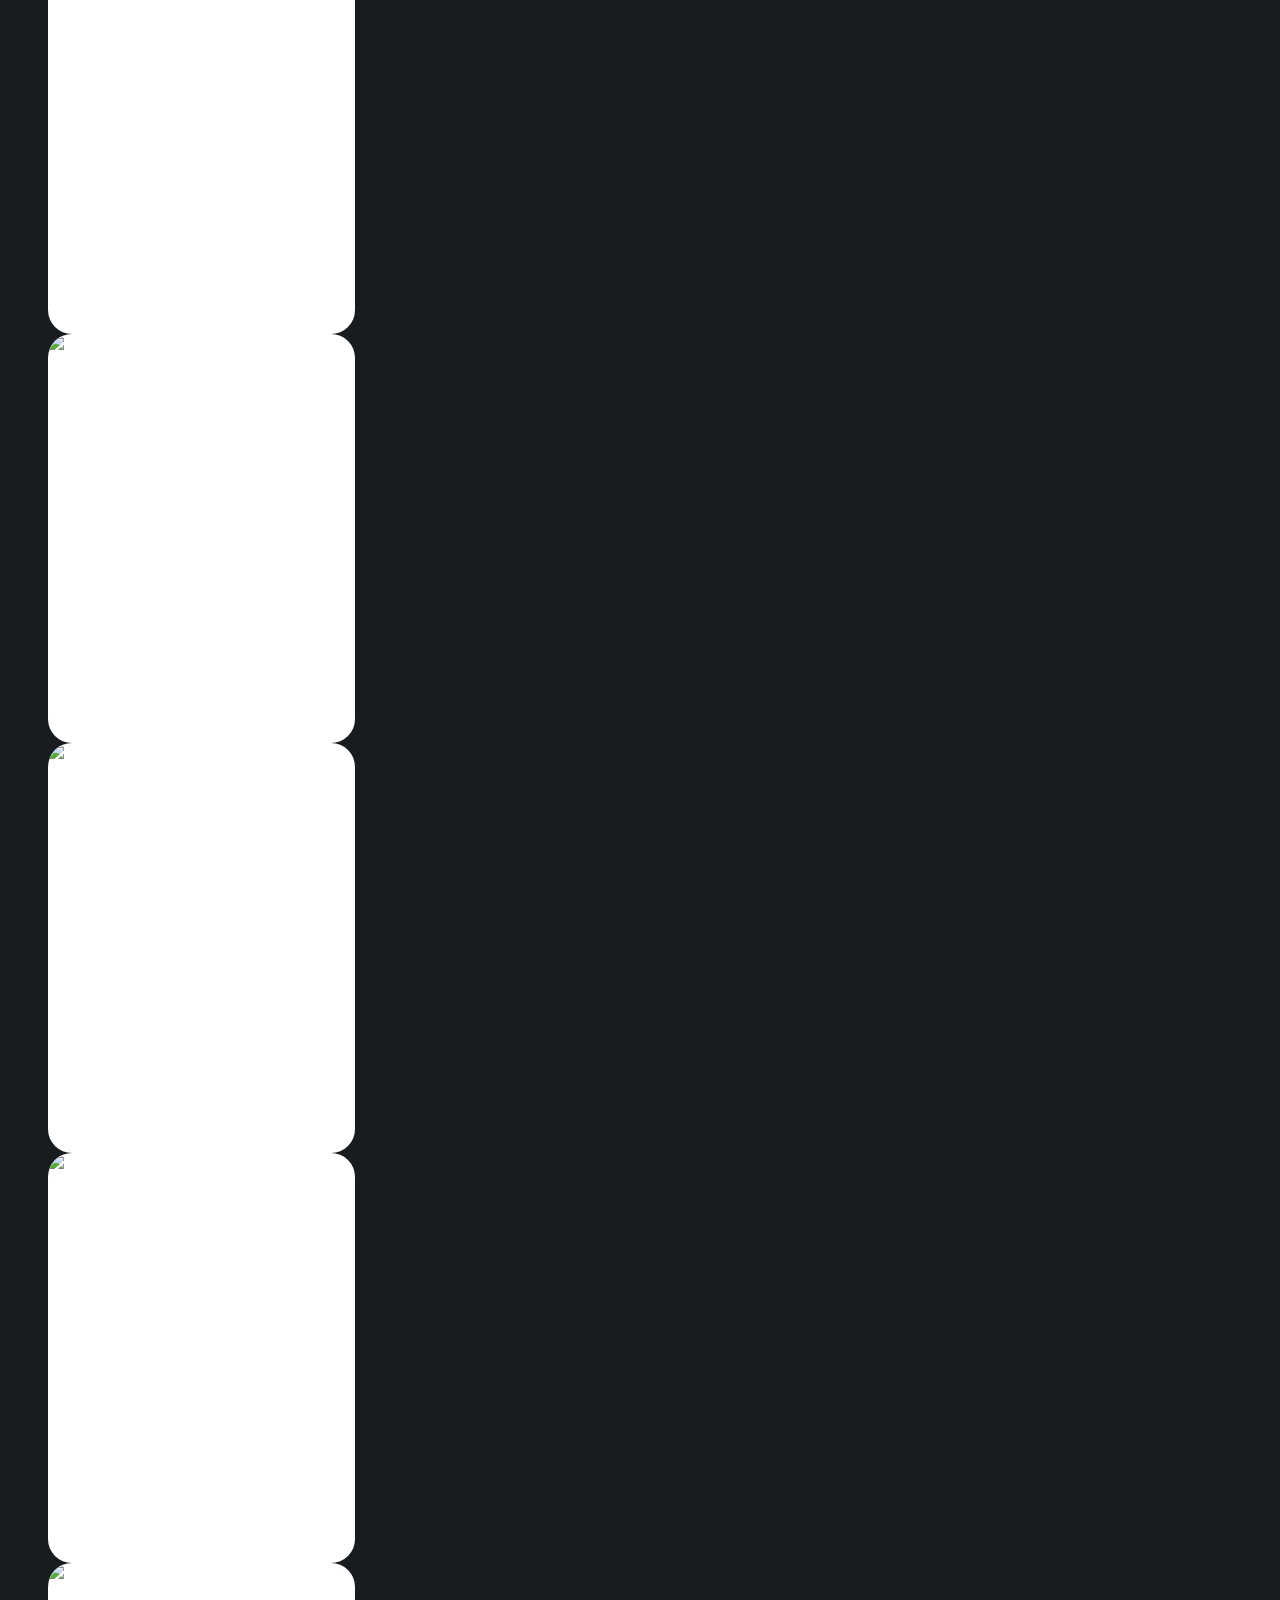
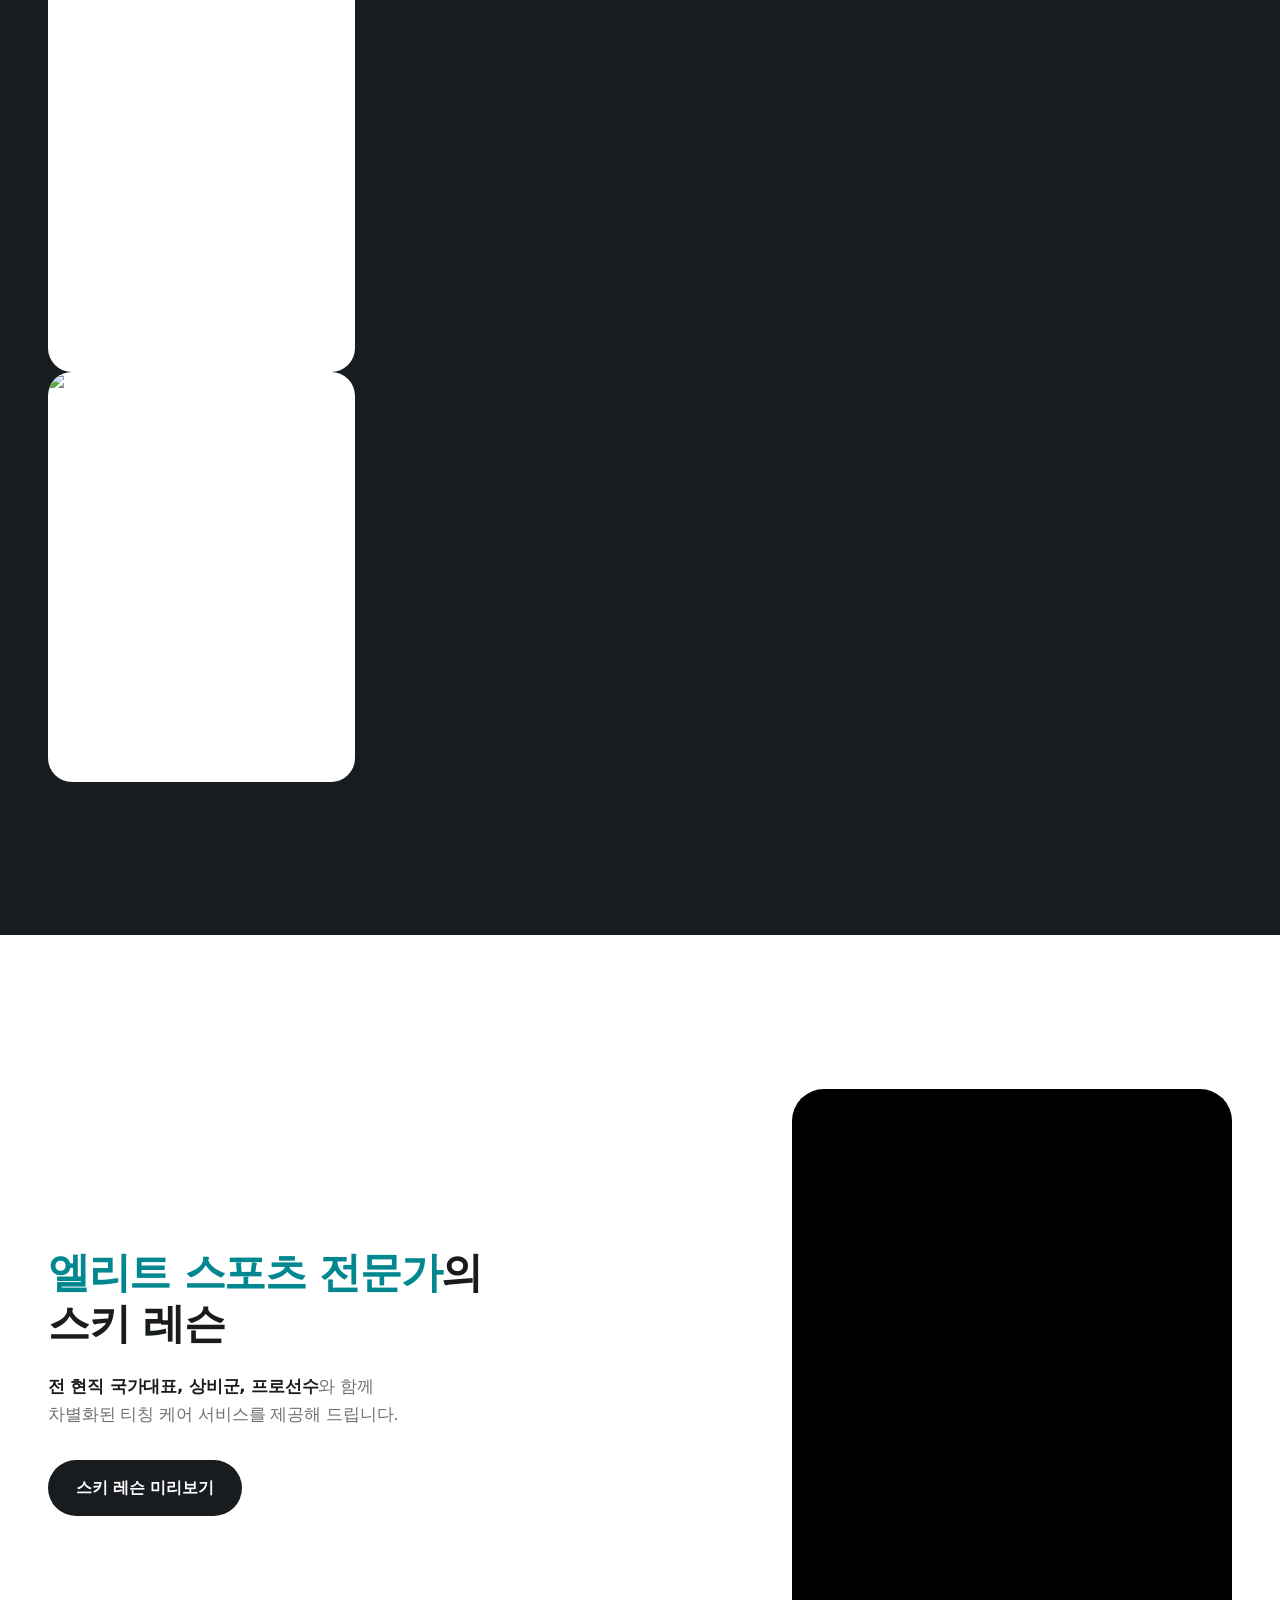
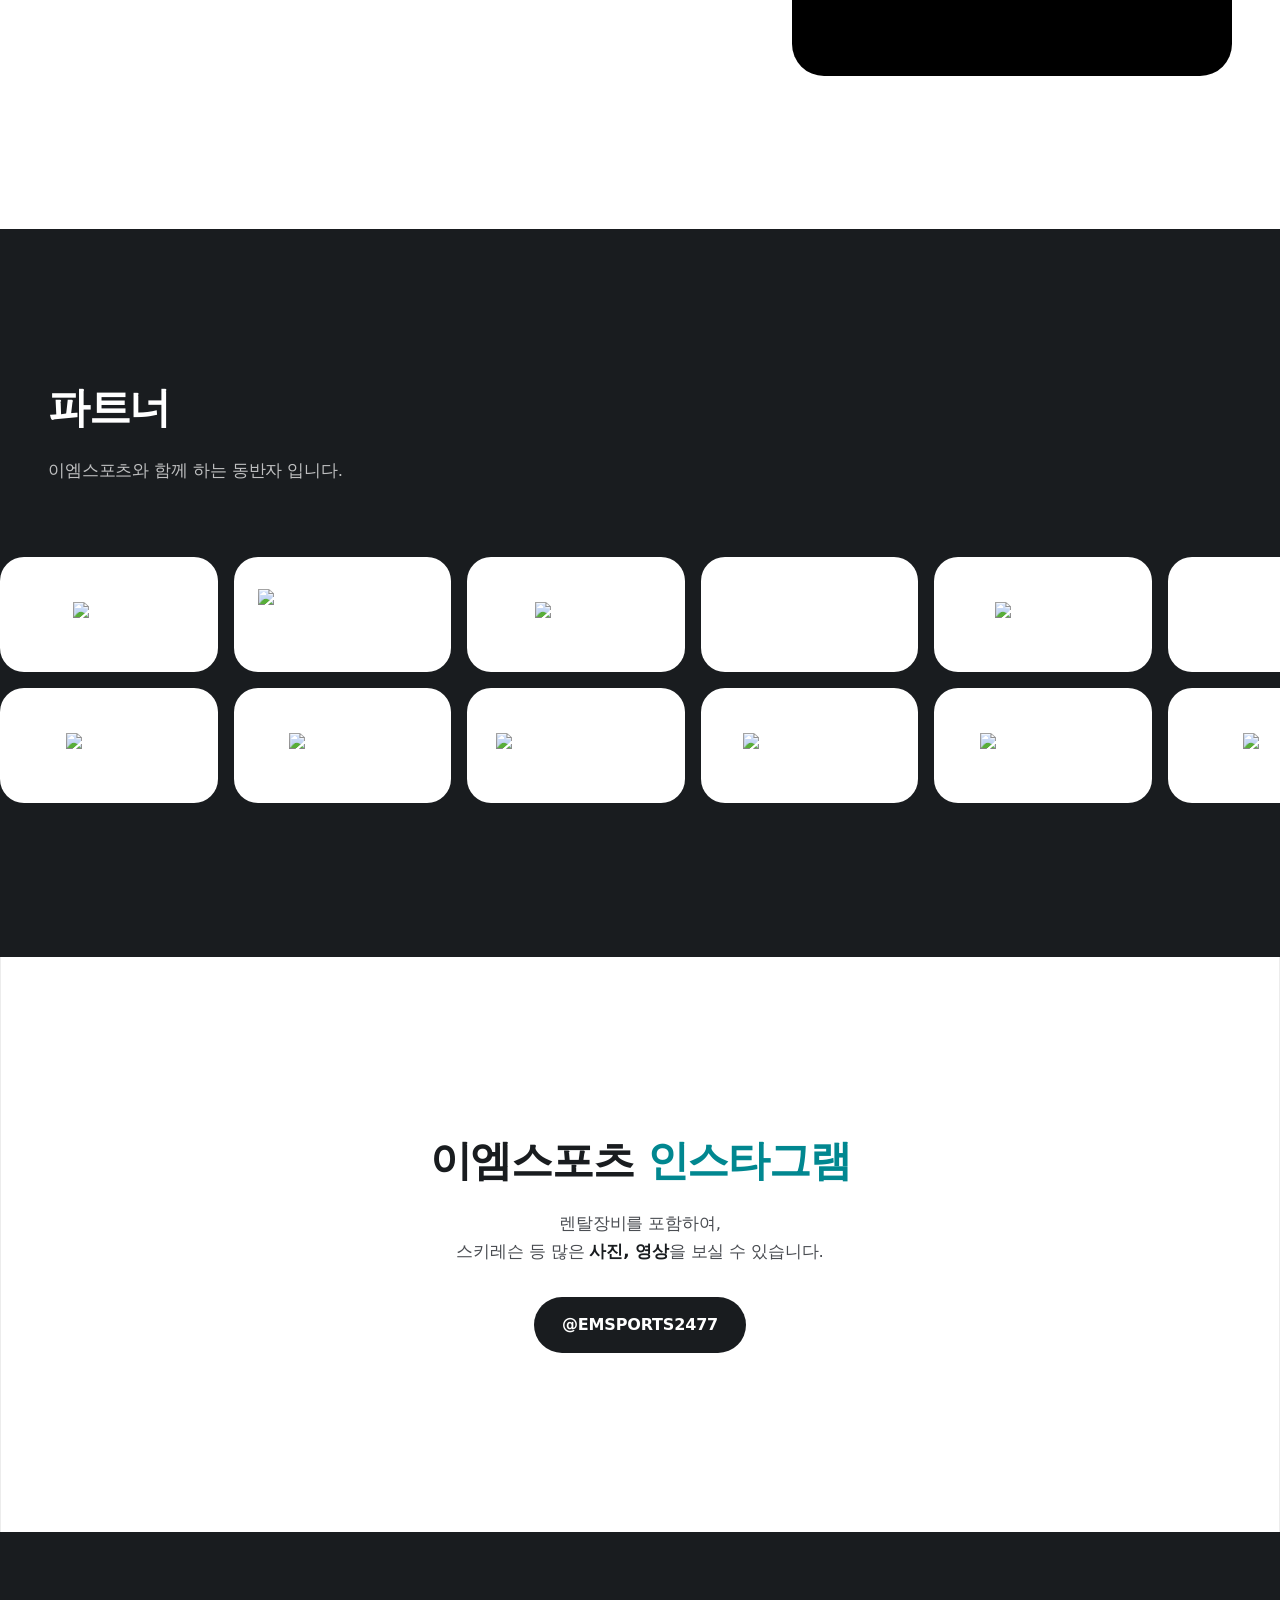
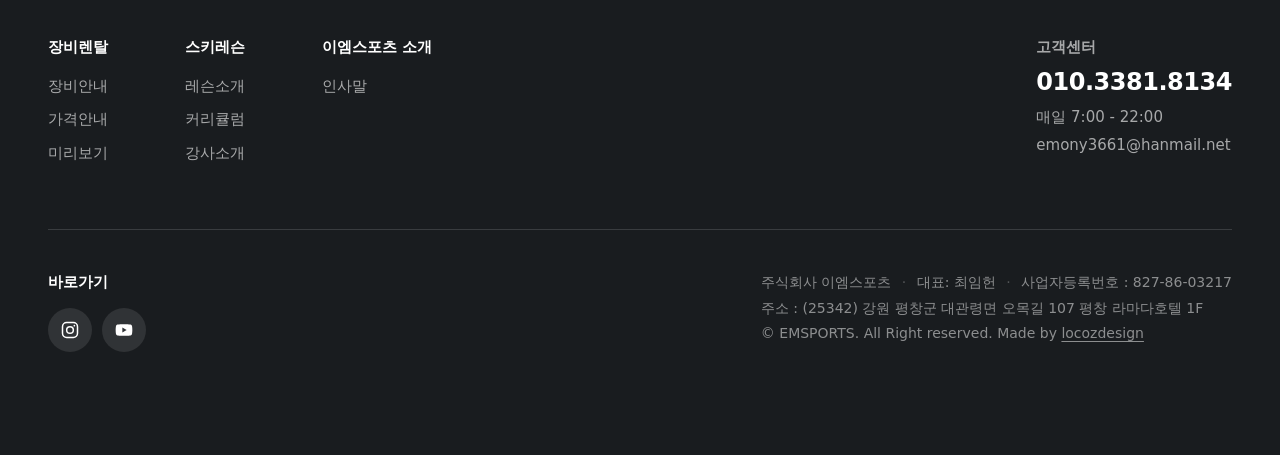
==== commit 1a4836f8: "섹션 톤 교체, 애니메이션 정리, CSS/JS 최적화 및 반응형 보완 - rental/partners 어두운 배경, lesson 밝은 배경으로 교체 - intro 카드·lesson" ====
--- a/index.html
+++ b/index.html
@@ -19,9 +19,11 @@
 
 	<!-- Pretendard -->
 	<link rel="preconnect" href="https://cdn.jsdelivr.net" crossorigin>
+	<link rel="preconnect" href="https://cdnjs.cloudflare.com" crossorigin>
+	<meta name="theme-color" content="#191c1f">
 	<link rel="stylesheet" href="https://cdn.jsdelivr.net/gh/orioncactus/pretendard@v1.3.9/dist/web/variable/pretendardvariable-dynamic-subset.min.css">
 
-	<link rel="stylesheet" href="https://cdn.jsdelivr.net/npm/swiper@11.1.14/swiper-bundle.min.css">
+	<link rel="stylesheet" href="https://cdn.jsdelivr.net/npm/swiper@11.1.14/swiper.min.css">
 	<link rel="stylesheet" href="css/style.css">
 </head>
 <body>
@@ -102,6 +104,7 @@
 					<img src="https://emsports.co.kr/wp-content/uploads/2023/12/hero-1.jpg" alt="" fetchpriority="high">
 					<div class="hero__overlay"></div>
 				</div>
+
 
 				<div class="hero__content">
 					<h1 class="hero__title" data-hero-title>
@@ -134,7 +137,6 @@
 							<img src="https://emsports.co.kr/wp-content/uploads/2023/12/img-service-1.png" alt="이엠스포츠 렌탈샵" width="816" height="480">
 						</div>
 						<div class="card__body">
-							<span class="card__no">01</span>
 							<h3 class="card__title">장비렌탈</h3>
 							<p class="card__desc">용평스키장에 위치한 평창 라마다호텔 1F<br>최신/고급 제품의 스키, 보드 장비렌탈</p>
 							<span class="card__more">자세히 보기</span>
@@ -145,7 +147,6 @@
 							<img src="https://emsports.co.kr/wp-content/uploads/2024/01/new-lesson.png" alt="스키레슨" width="816" height="480" loading="lazy">
 						</div>
 						<div class="card__body">
-							<span class="card__no">02</span>
 							<h3 class="card__title">스키레슨</h3>
 							<p class="card__desc">국내 최고 엘리트 스포츠 전문가들의<br>차별화된 티칭 케어 서비스 제공</p>
 							<span class="card__more">자세히 보기</span>
@@ -155,19 +156,18 @@
 			</div>
 		</section>
 
-		<!-- ============ 3. 장비렌탈 (가로 스크롤 갤러리) ============ -->
+		<!-- ============ 3. 장비렌탈 (슬라이더) ============ -->
 		<section class="rental" id="rental">
-			<div class="rental__pin">
+			<div class="rental__inner">
 				<div class="container">
 					<div class="center">
 						<h2 class="h2" data-lines><span class="accent">최신/고급 제품</span>의<br>스키, 보드 장비렌탈</h2>
 						<p class="lead" data-fade>빈손으로 편하게 방문하세요.<br><strong>어린이부터 어른까지 다양한 라인업</strong>으로 준비되어 있습니다.</p>
-						<a href="/service-1/" title="장비렌탈" class="btn btn--dark" data-fade><span>렌탈장비 미리보기</span></a>
+						<a href="/service-1/" title="장비렌탈" class="btn btn--light" data-fade><span>렌탈장비 미리보기</span></a>
 					</div>
 				</div>
 
-				<div class="track-wrap">
-					<div class="swiper rental-swiper">
+				<div class="swiper rental-swiper">
 					<ul class="swiper-wrapper">
 						<li class="swiper-slide"><img src="https://emsports.co.kr/wp-content/uploads/2023/12/img-shop-01.png" alt="이엠스포츠" width="900" height="1200" loading="lazy"></li>
 						<li class="swiper-slide"><img src="https://emsports.co.kr/wp-content/uploads/2023/12/img-shop-04.png" alt="이엠스포츠" width="900" height="1200" loading="lazy"></li>
@@ -178,20 +178,19 @@
 						<li class="swiper-slide"><img src="https://emsports.co.kr/wp-content/uploads/2023/12/img-shop-08.png" alt="이엠스포츠" width="900" height="1200" loading="lazy"></li>
 						<li class="swiper-slide"><img src="https://emsports.co.kr/wp-content/uploads/2023/12/img-shop-03.png" alt="이엠스포츠" width="900" height="1200" loading="lazy"></li>
 					</ul>
-					</div>
 				</div>
 			</div>
 		</section>
 
 		<!-- ============ 4. 스키 레슨 (영상) ============ -->
 		<section class="lesson" id="lesson">
-			<div class="lesson__pin">
+			<div class="lesson__inner">
 				<div class="lesson__text" data-lesson-text>
 					<h2 class="h2" data-lines><span class="accent">엘리트 스포츠 전문가</span>의<br>스키 레슨</h2>
 					<p class="lead"><strong>전 현직 국가대표, 상비군, 프로선수</strong>와 함께<br>차별화된 티칭 케어 서비스를 제공해 드립니다.</p>
-					<a href="/service-2" class="btn btn--light"><span>스키 레슨 미리보기</span></a>
-				</div>
-				<div class="lesson__video" data-video>
+					<a href="/service-2" class="btn btn--dark"><span>스키 레슨 미리보기</span></a>
+				</div>
+				<div class="lesson__video">
 					<iframe title="어린이 1:1 스키 강습 - 평창 라마다호텔 1F '이엠스포츠'" src="https://www.youtube.com/embed/EH-s9LJYfw0?feature=oembed" loading="lazy" allow="accelerometer; autoplay; clipboard-write; encrypted-media; gyroscope; picture-in-picture; web-share" allowfullscreen></iframe>
 				</div>
 			</div>
@@ -239,7 +238,7 @@
 
 		<!-- ============ 6. 인스타그램 ============ -->
 		<section class="insta" id="insta">
-			<div class="insta__bg" data-parallax>
+			<div class="insta__bg">
 				<img src="https://emsports.co.kr/wp-content/uploads/2023/12/img-banner-bg.jpg" alt="" loading="lazy">
 			</div>
 			<div class="insta__veil"></div>
@@ -256,7 +255,7 @@
 	<!-- ============ FOOTER ============ -->
 	<footer class="footer" id="footer">
 		<div class="container">
-			<div class="footer__top" data-footer-reveal>
+			<div class="footer__top">
 				<div class="footer__menus">
 					<div class="footer__col">
 						<p class="footer__title">장비렌탈</p>
@@ -289,7 +288,7 @@
 				</div>
 			</div>
 
-			<div class="footer__bottom" data-footer-reveal>
+			<div class="footer__bottom">
 				<div class="footer__sns">
 					<p class="footer__title">바로가기</p>
 					<ul>
@@ -328,7 +327,6 @@
 
 	<script src="https://cdnjs.cloudflare.com/ajax/libs/gsap/3.12.5/gsap.min.js"></script>
 	<script src="https://cdnjs.cloudflare.com/ajax/libs/gsap/3.12.5/ScrollTrigger.min.js"></script>
-	<script src="https://cdnjs.cloudflare.com/ajax/libs/gsap/3.12.5/ScrollToPlugin.min.js"></script>
 	<script src="https://cdn.jsdelivr.net/npm/swiper@11.1.14/swiper-bundle.min.js"></script>
 	<script src="js/main.js"></script>
 </body>
--- a/css/style.css
+++ b/css/style.css
@@ -5,10 +5,10 @@
 :root {
 	--font: "Pretendard Variable", Pretendard, -apple-system, BlinkMacSystemFont, system-ui, "Segoe UI", Roboto, "Helvetica Neue", "Apple SD Gothic Neo", "Noto Sans KR", sans-serif;
 	--c-black: #191c1f;
-	--c-white: #fff;
 	--c-gray: #717173;
 	--c-bg: #f7f7f7;
 	--c-accent: #018790;
+	--c-accent-on-dark: #3ec6cf;
 	--header-h: 64px;
 	--gutter: clamp(20px, 4vw, 48px);
 	--max: 1200px;
@@ -24,7 +24,7 @@
 	font-size: 16px;
 	line-height: 1.6;
 	color: var(--c-black);
-	background: var(--c-white);
+	background: #fff;
 	word-break: keep-all;
 	-webkit-font-smoothing: antialiased;
 	overflow-x: hidden;
@@ -45,40 +45,27 @@
 .accent { color: var(--c-accent); }
 
 /* ---------- type ---------- */
-.h2 {
-	font-size: clamp(28px, 3.8vw, 52px);
-	font-weight: 600;
-	line-height: 1.2;
-	letter-spacing: -0.03em;
-}
-.lead {
-	margin-top: 24px;
-	font-size: clamp(15px, 1.3vw, 18px);
-	line-height: 1.65;
-	color: var(--c-gray);
-	letter-spacing: -0.01em;
-}
+.h2 { font-size: clamp(28px, 3.8vw, 42px); font-weight: 600; line-height: 1.2; letter-spacing: -.03em; }
+.lead { margin-top: 24px; font-size: clamp(15px, 1.3vw, 18px); line-height: 1.65; color: var(--c-gray); letter-spacing: -.01em; }
 .lead strong { color: var(--c-black); font-weight: 600; }
 
-/* line mask used by data-lines */
+/* data-lines 줄 마스크 */
 .line { display: block; overflow: hidden; padding-bottom: .08em; margin-bottom: -.08em; }
 .line__in { display: block; will-change: transform; }
 
 /* ---------- buttons ---------- */
 .btn {
-	display: inline-flex; align-items: center; justify-content: center; gap: 8px;
-	height: 56px; padding: 0 28px;
+	display: inline-flex; align-items: center; justify-content: center;
+	height: 56px; padding: 0 28px; margin-top: 32px;
 	border-radius: 999px;
-	font-size: 16px; font-weight: 600; letter-spacing: -0.01em;
-	transition: background .3s var(--ease), color .3s var(--ease), transform .3s var(--ease);
-	margin-top: 32px;
+	font-size: 16px; font-weight: 600; letter-spacing: -.01em;
+	transition: background .3s var(--ease), color .3s var(--ease);
 }
 .btn--sm { height: 40px; padding: 0 20px; font-size: 15px; margin-top: 0; }
 .btn--dark { background: var(--c-black); color: #fff; }
 .btn--dark:hover { background: #3a3d41; }
 .btn--light { background: #fff; color: var(--c-black); }
 .btn--light:hover { background: #e9e9ea; }
-.btn:active { transform: scale(.97); }
 
 /* ---------- header ---------- */
 .header {
@@ -88,7 +75,7 @@
 	transition: background .35s var(--ease), color .35s var(--ease), box-shadow .35s var(--ease);
 }
 .header.is-solid { background: rgba(255,255,255,.92); backdrop-filter: blur(14px); -webkit-backdrop-filter: blur(14px); color: var(--c-black); box-shadow: 0 1px 0 rgba(0,0,0,.06); }
-.header.is-menu-open { color: #fff; background: transparent; box-shadow: none; backdrop-filter: none; }
+.header.is-menu-open { color: #fff; background: transparent; box-shadow: none; backdrop-filter: none; -webkit-backdrop-filter: none; }
 .header__inner { height: 100%; max-width: calc(var(--max) + var(--gutter) * 2); margin: 0 auto; padding: 0 var(--gutter); display: flex; align-items: center; gap: 32px; }
 .header__logo { position: relative; display: block; width: 132px; height: 32px; flex: none; }
 .header__logo img { position: absolute; inset: 0; width: 100%; height: 100%; object-fit: contain; object-position: left center; transition: opacity .3s; }
@@ -113,7 +100,7 @@
 .has-sub:hover .gnb__sub, .has-sub:focus-within .gnb__sub { opacity: 1; visibility: visible; transform: none; }
 .gnb__sub a { display: block; padding: 10px 14px; border-radius: 10px; font-size: 15px; }
 .gnb__sub a:hover { background: var(--c-bg); }
-.badge { display: inline-block; margin-left: 6px; padding: 1px 8px; border-radius: 999px; background: #ff0000; color: #fff; font-size: 11px; font-weight: 600; line-height: 1.6; }
+.badge { display: inline-block; margin-left: 6px; padding: 1px 8px; border-radius: 999px; background: #f00; color: #fff; font-size: 11px; font-weight: 600; line-height: 1.6; }
 
 .header__cta { background: #fff; color: var(--c-black); }
 .header.is-solid .header__cta { background: var(--c-black); color: #fff; }
@@ -134,13 +121,13 @@
 .mnav__cta { margin-top: 32px; align-self: flex-start; }
 
 /* ---------- hero ---------- */
-.hero { position: relative; height: 100vh; min-height: 640px; background: var(--c-black); }
-.hero__pin { position: relative; height: 100vh; min-height: 640px; overflow: hidden; color: #fff; }
-.hero__bg { position: absolute; inset: 0; }
-.hero__bg img { width: 100%; height: 100%; object-fit: cover; transform-origin: 50% 40%; }
+.hero { position: relative; height: 100vh; height: 100svh; min-height: 640px; background: var(--c-black); }
+.hero__pin { position: relative; height: 100%; overflow: hidden; color: #fff; }
+.hero__bg { position: absolute; inset: 0; transform-origin: 50% 40%; }
+.hero__bg img { width: 100%; height: 100%; object-fit: cover; }
 .hero__overlay { position: absolute; inset: 0; background: linear-gradient(115deg, rgba(0,0,0,.38) 0%, rgba(0,0,0,.12) 100%); }
 .hero__content { position: relative; z-index: 2; max-width: calc(var(--max) + var(--gutter) * 2); margin: 0 auto; padding: calc(var(--header-h) + clamp(40px, 9vh, 110px)) var(--gutter) 0; }
-.hero__title { font-size: clamp(36px, 6vw, 80px); font-weight: 300; line-height: 1.08; letter-spacing: -.04em; text-transform: uppercase; }
+.hero__title { font-size: clamp(36px, 6vw, 80px); font-weight: 500; line-height: 1.08; letter-spacing: -.04em; text-transform: uppercase; }
 .hero__sub { margin-top: 24px; font-size: clamp(15px, 1.3vw, 18px); line-height: 1.55; opacity: .95; }
 .tags { display: flex; flex-wrap: wrap; gap: 10px; margin-top: 28px; }
 .tags a {
@@ -151,41 +138,34 @@
 }
 .tags a:hover { background: #fff; color: var(--c-black); }
 
-
-/* ---------- intro cards ---------- */
+/* ---------- intro ---------- */
 .intro { position: relative; z-index: 2; background: #fff; border-radius: 40px 40px 0 0; margin-top: -40px; }
 .cards { display: grid; grid-template-columns: repeat(2, 1fr); gap: 20px; max-width: 1040px; margin: clamp(48px, 7vw, 88px) auto 0; }
-.card { position: relative; display: block; aspect-ratio: 4 / 5; background: #111; border-radius: 32px; overflow: hidden; isolation: isolate; color: #fff; will-change: transform; }
-.card__media { position: absolute; inset: 0; z-index: -2; overflow: hidden; }
-.card__media img { width: 100%; height: 100%; object-fit: cover; transform: scale(1.12); }
+.card { position: relative; display: block; aspect-ratio: 5 / 4; background: #111; border-radius: 32px; overflow: hidden; isolation: isolate; color: #fff; }
+.card__media { position: absolute; inset: 0; z-index: -2; }
+.card__media img { width: 100%; height: 100%; object-fit: cover; }
 .card::after { content: ""; position: absolute; inset: 0; z-index: -1; background: linear-gradient(180deg, rgba(0,0,0,0) 35%, rgba(0,0,0,.72) 100%); }
-.card__body { position: absolute; left: 0; right: 0; bottom: 0; padding: clamp(24px, 3vw, 40px); text-align: left; }
-.card__no { display: inline-flex; align-items: center; height: 28px; padding: 0 12px; margin-bottom: 16px; border-radius: 999px; background: rgba(255,255,255,.2); backdrop-filter: blur(8px); -webkit-backdrop-filter: blur(8px); font-size: 13px; font-weight: 600; letter-spacing: .04em; }
-.card__title { font-size: clamp(28px, 3vw, 40px); font-weight: 600; letter-spacing: -.035em; line-height: 1.15; }
+.card__body { position: absolute; left: 0; right: 0; bottom: 0; padding: clamp(22px, 3vw, 40px); }
+.card__title { font-size: clamp(22px, 2.4vw, 30px); font-weight: 600; letter-spacing: -.035em; line-height: 1.15; }
 .card__desc { margin-top: 12px; color: rgba(255,255,255,.82); font-size: 15px; line-height: 1.6; }
 .card__more { display: inline-flex; align-items: center; height: 40px; padding: 0 20px; margin-top: 24px; border-radius: 999px; background: #fff; color: var(--c-black); font-size: 15px; font-weight: 600; }
 
-/* ---------- rental (horizontal) ---------- */
-.rental { position: relative; z-index: 3; background: var(--c-bg); border-radius: 40px 40px 0 0; margin-top: -40px; }
-.rental__pin { padding: clamp(96px, 12vw, 160px) 0 clamp(96px, 12vw, 160px); display: flex; flex-direction: column; justify-content: center; gap: clamp(32px, 5vh, 56px); overflow: hidden; }
+/* ---------- rental (slider, dark) ---------- */
+.rental { background: var(--c-black); color: #fff; }
+.rental__inner { padding: clamp(96px, 12vw, 160px) 0; display: flex; flex-direction: column; gap: clamp(32px, 5vh, 56px); overflow: hidden; }
 .rental .btn { margin-top: 28px; }
-.track-wrap { width: 100%; }
-.rental-swiper { padding: 0 var(--gutter); cursor: grab; }
-.rental-swiper .swiper-slide { flex: none; width: clamp(220px, 24vw, 360px) !important; aspect-ratio: 3 / 4; border-radius: var(--radius); overflow: hidden; background: #fff; }
+.rental-swiper { width: 100%; padding: 0 var(--gutter); cursor: grab; }
+.rental-swiper .swiper-slide { width: clamp(220px, 24vw, 360px); aspect-ratio: 3 / 4; border-radius: var(--radius); overflow: hidden; background: #fff; }
 .rental-swiper img { width: 100%; height: 100%; object-fit: contain; }
 
-/* ---------- lesson (video) ---------- */
-.lesson { background: var(--c-black); color: #fff; }
-.lesson__pin { max-width: calc(var(--max) + var(--gutter) * 2); margin: 0 auto; padding: clamp(96px, 12vw, 160px) var(--gutter); display: grid; grid-template-columns: 1fr minmax(320px, 440px); align-items: center; gap: clamp(40px, 8vw, 120px); overflow: hidden; }
-.lesson__video { width: 100%; aspect-ratio: 3 / 4; border-radius: 32px; overflow: hidden; background: #000; will-change: transform; }
+/* ---------- lesson (video, light) ---------- */
+.lesson { background: #fff; }
+.lesson__inner { max-width: calc(var(--max) + var(--gutter) * 2); margin: 0 auto; padding: clamp(96px, 12vw, 160px) var(--gutter); display: grid; grid-template-columns: 1fr minmax(320px, 440px); align-items: center; gap: clamp(40px, 8vw, 120px); }
+.lesson__video { width: 100%; aspect-ratio: 3 / 4; border-radius: 32px; overflow: hidden; background: #000; }
 .lesson__video iframe { width: 100%; height: 100%; border: 0; display: block; }
-.lesson__text { text-align: left; }
-.lesson .accent { color: #3ec6cf; }
-.lesson .lead { color: rgba(255,255,255,.72); }
-.lesson .lead strong { color: #fff; }
-
-/* ---------- partners ---------- */
-.partners { overflow: hidden; background: var(--c-bg); }
+
+/* ---------- partners (dark) ---------- */
+.partners { overflow: hidden; background: var(--c-black); color: #fff; }
 .partners__head { display: flex; flex-direction: column; align-items: flex-start; }
 .marquee-rows { margin-top: clamp(40px, 6vw, 72px); display: flex; flex-direction: column; gap: 16px; }
 .marquee { overflow: hidden; }
@@ -193,16 +173,21 @@
 .marquee__track li { flex: none; width: clamp(160px, 17vw, 240px); height: clamp(88px, 9vw, 120px); display: flex; align-items: center; justify-content: center; padding: 0 24px; background: #fff; border-radius: 24px; }
 .marquee__track img { max-height: 56%; max-width: 100%; width: auto; object-fit: contain; }
 
+/* 어두운 섹션 공통 텍스트 */
+.rental .lead, .partners .lead { color: rgba(255,255,255,.72); }
+.rental .lead strong, .partners .lead strong { color: #fff; }
+.rental .accent, .partners .accent { color: var(--c-accent-on-dark); }
+
 /* ---------- instagram ---------- */
 .insta { position: relative; overflow: hidden; padding: clamp(100px, 14vw, 190px) 0; }
-.insta__bg { position: absolute; inset: -12% 0; }
+.insta__bg { position: absolute; inset: -12% 0; will-change: transform; }
 .insta__bg img { width: 100%; height: 100%; object-fit: cover; }
 .insta__veil { position: absolute; inset: 0; background: rgba(255,255,255,.7); }
 .insta .container { position: relative; z-index: 1; }
 .insta .lead { color: #4a4d52; }
 
 /* ---------- footer ---------- */
-.footer { background: var(--c-black); color: #fff; padding: clamp(64px, 8vw, 110px) 0 calc(clamp(40px, 5vw, 60px) + 80px); }
+.footer { background: var(--c-black); color: #fff; padding: clamp(64px, 8vw, 110px) 0; }
 .footer a { transition: color .2s; }
 .footer a:hover { color: #fff; }
 .footer__top { display: flex; justify-content: space-between; gap: 48px; flex-wrap: wrap; padding-bottom: 56px; border-bottom: 1px solid rgba(255,255,255,.14); }
@@ -210,9 +195,8 @@
 .footer__title { font-weight: 600; font-size: 15px; margin-bottom: 14px; }
 .footer__col li { margin-bottom: 8px; }
 .footer__col a, .footer__cs p { color: rgba(255,255,255,.62); font-size: 15px; }
-.footer__cs { text-align: left; }
-.footer__tel a { color: #fff !important; font-size: 24px; font-weight: 600; letter-spacing: -.02em; }
 .footer__cs p { margin-bottom: 4px; }
+.footer__tel a { color: #fff; font-size: 24px; font-weight: 600; letter-spacing: -.02em; }
 .footer__bottom { display: flex; justify-content: space-between; gap: 40px; flex-wrap: wrap; padding-top: 40px; }
 .footer__sns ul { display: flex; gap: 10px; }
 .footer__sns a { display: grid; place-items: center; width: 44px; height: 44px; border-radius: 50%; background: rgba(255,255,255,.1); }
@@ -221,33 +205,35 @@
 .footer__info span { margin: 0 6px; opacity: .5; }
 .footer__copy a { text-decoration: underline; text-underline-offset: 3px; }
 
+/* ---------- quick menu ---------- */
 .quick { position: fixed; right: 20px; bottom: 24px; z-index: 79; display: flex; flex-direction: column; gap: 8px; }
 .quick__item { width: 48px; height: 48px; border-radius: 50%; background: var(--c-black); color: #fff; display: grid; place-items: center; box-shadow: 0 6px 20px rgba(0,0,0,.18); transition: background .3s; }
 .quick__item:hover { background: var(--c-accent); }
 
 /* ---------- responsive ---------- */
-@media (max-width: 1100px) {
+/* 태블릿 세로 이하: 햄버거 메뉴 (가로 1024px부터는 데스크톱 메뉴) */
+@media (max-width: 1023px) {
 	.gnb, .header__cta { display: none; }
 	.burger { display: block; }
 	.mnav { display: flex; visibility: hidden; opacity: 0; }
 	.mnav.is-open { visibility: visible; }
 }
+/* 태블릿 세로 이하: 레슨 섹션 세로 배치 */
+@media (max-width: 900px) {
+	.lesson__inner { grid-template-columns: 1fr; gap: 40px; }
+	.lesson__video { max-width: 420px; margin: 0 auto; }
+}
+/* 모바일 */
 @media (max-width: 767px) {
 	:root { --header-h: 56px; --radius: 20px; }
 	.cards { grid-template-columns: 1fr; }
-	.quick { right: 10px; bottom: 10px; }
 	.card { aspect-ratio: auto; height: 300px; border-radius: 24px; }
 	.card__body { padding: 22px; }
-	.card__no { margin-bottom: 10px; }
-	.card__title { font-size: 26px; }
+	.card__title { font-size: 22px; }
 	.card__desc { margin-top: 8px; font-size: 14px; }
 	.card__more { margin-top: 16px; height: 36px; padding: 0 16px; font-size: 14px; }
-		.lesson__pin { grid-template-columns: 1fr; gap: 40px; }
-	.lesson__video { border-radius: 24px; max-width: 420px; margin: 0 auto; }
-	.rental__pin { min-height: auto; }
-	.rental-swiper .swiper-slide { scroll-snap-align: start; }
+	.lesson__video { border-radius: 24px; }
 	.footer__top, .footer__bottom { flex-direction: column; }
-}
-@media (prefers-reduced-motion: reduce) {
-	* { scroll-behavior: auto !important; }
-}
+	.footer__info { padding-right: 56px; } /* 우측 하단 퀵메뉴와 겹침 방지 */
+	.quick { right: 10px; bottom: 10px; }
+}
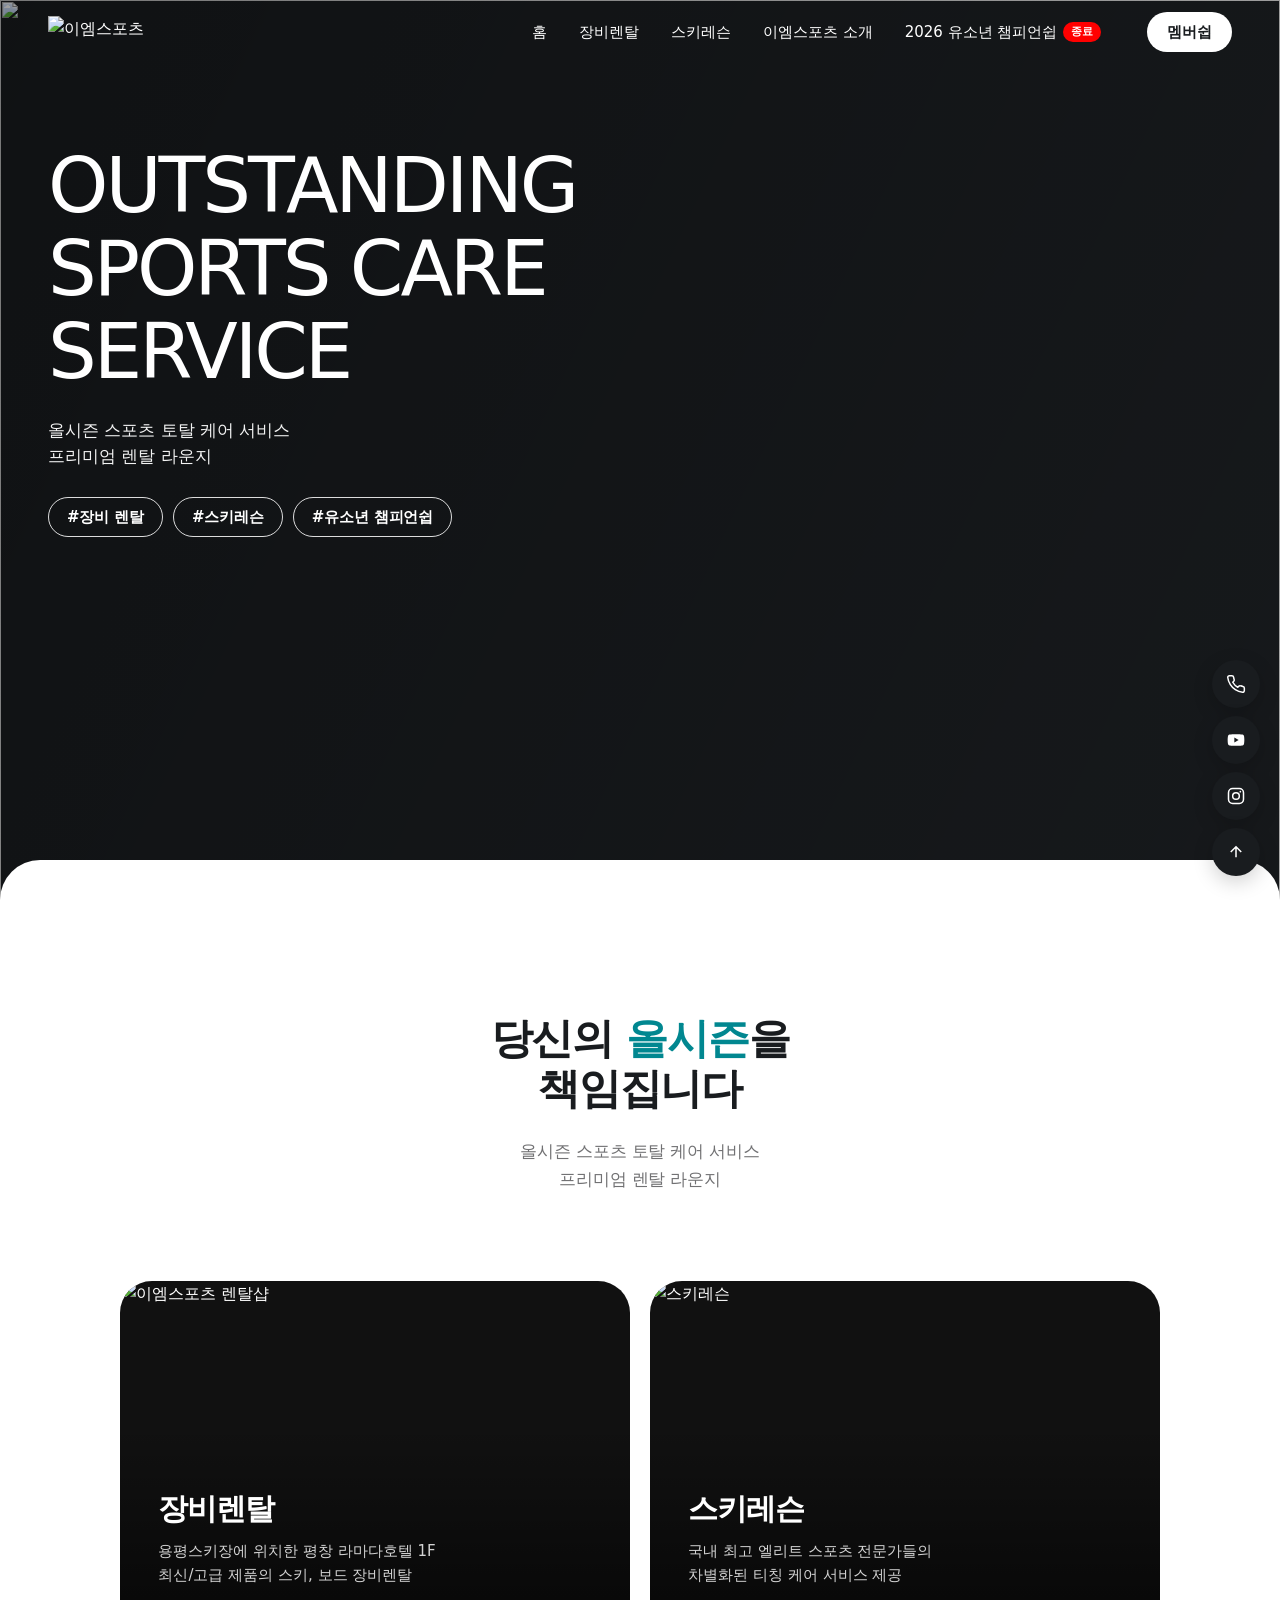
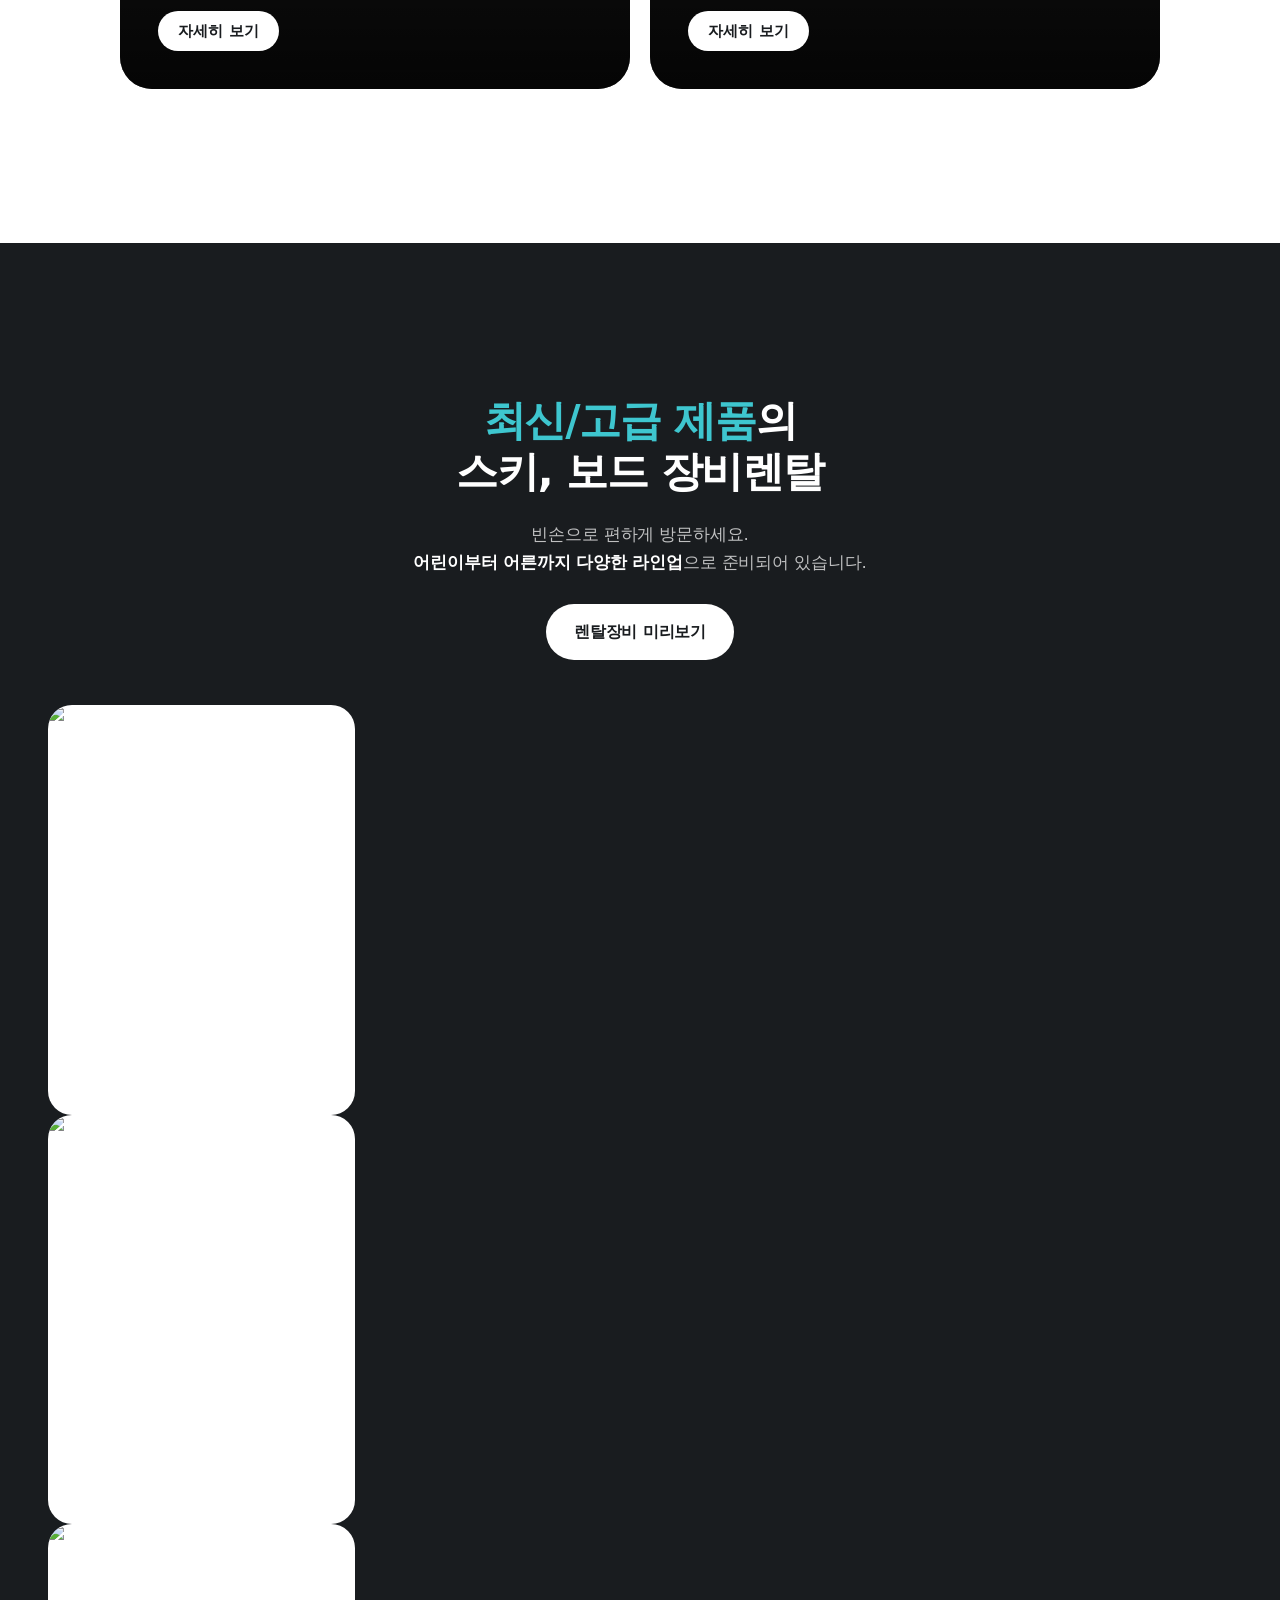
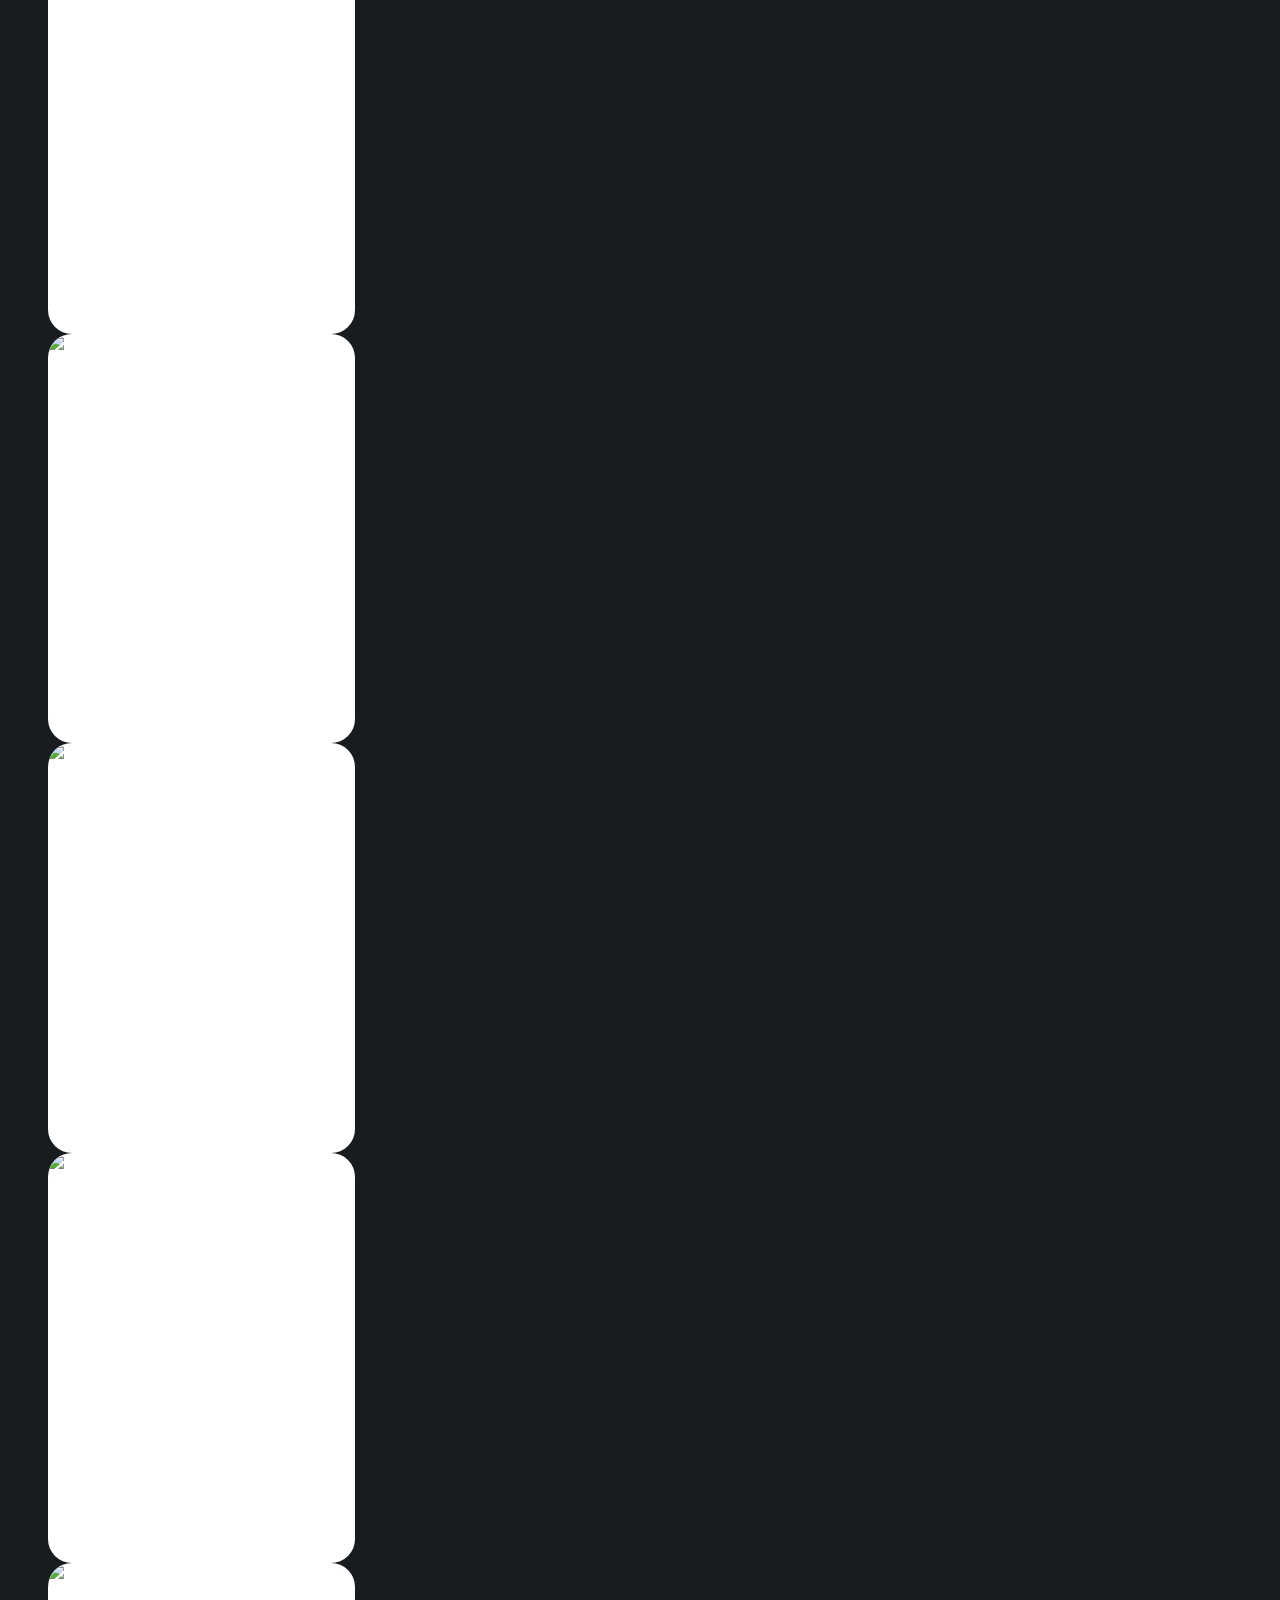
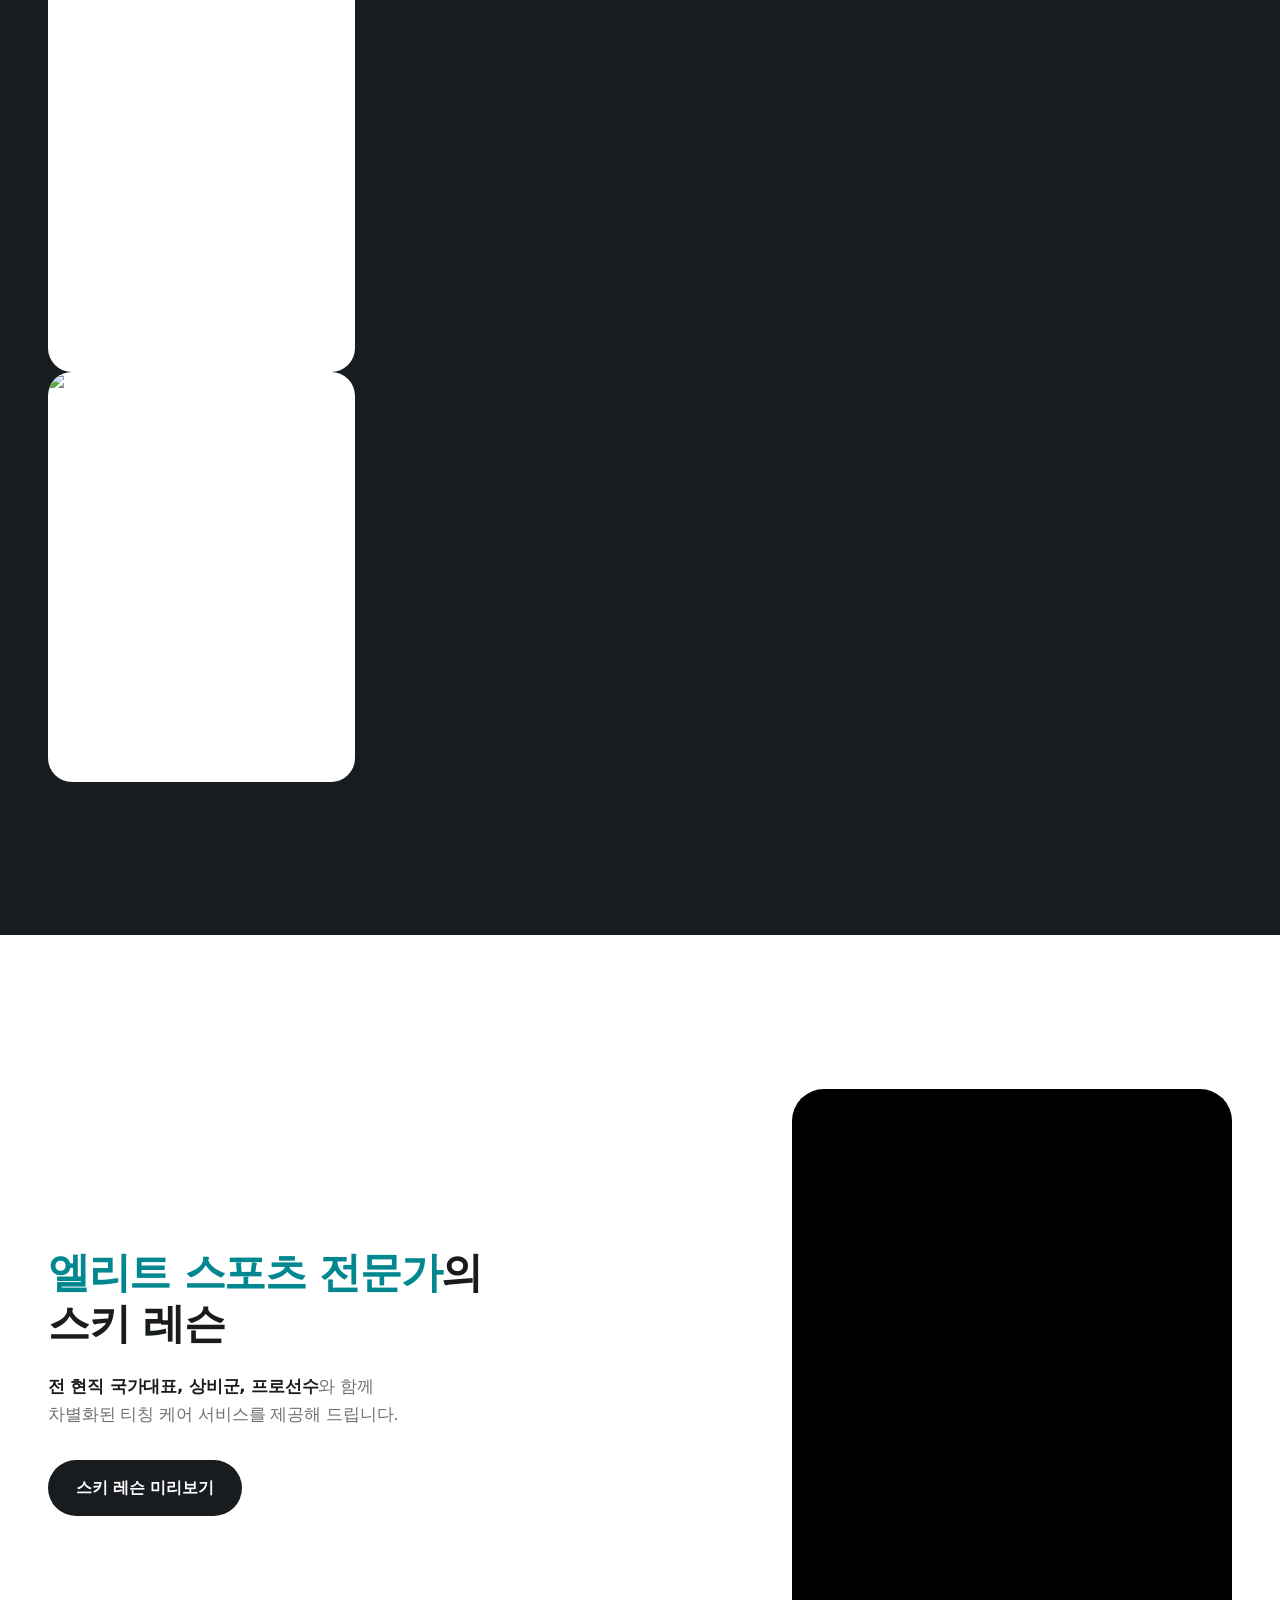
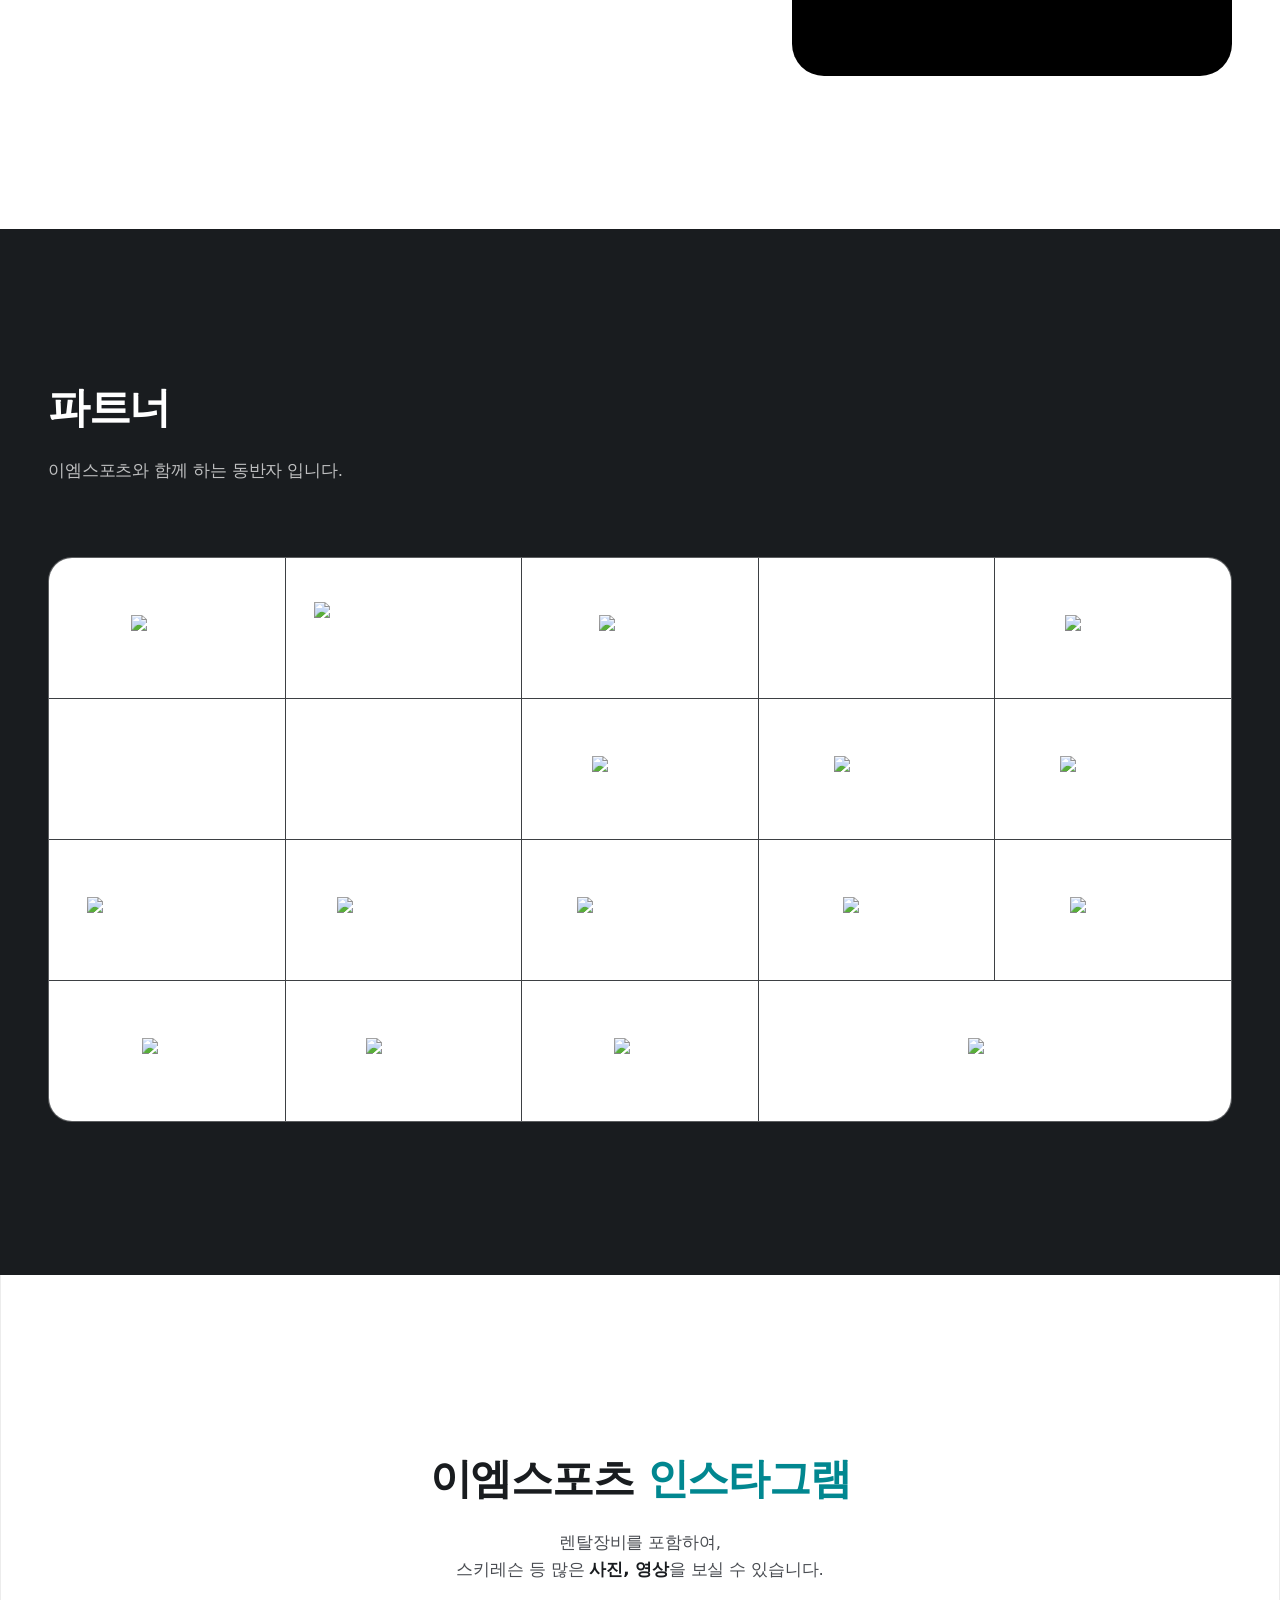
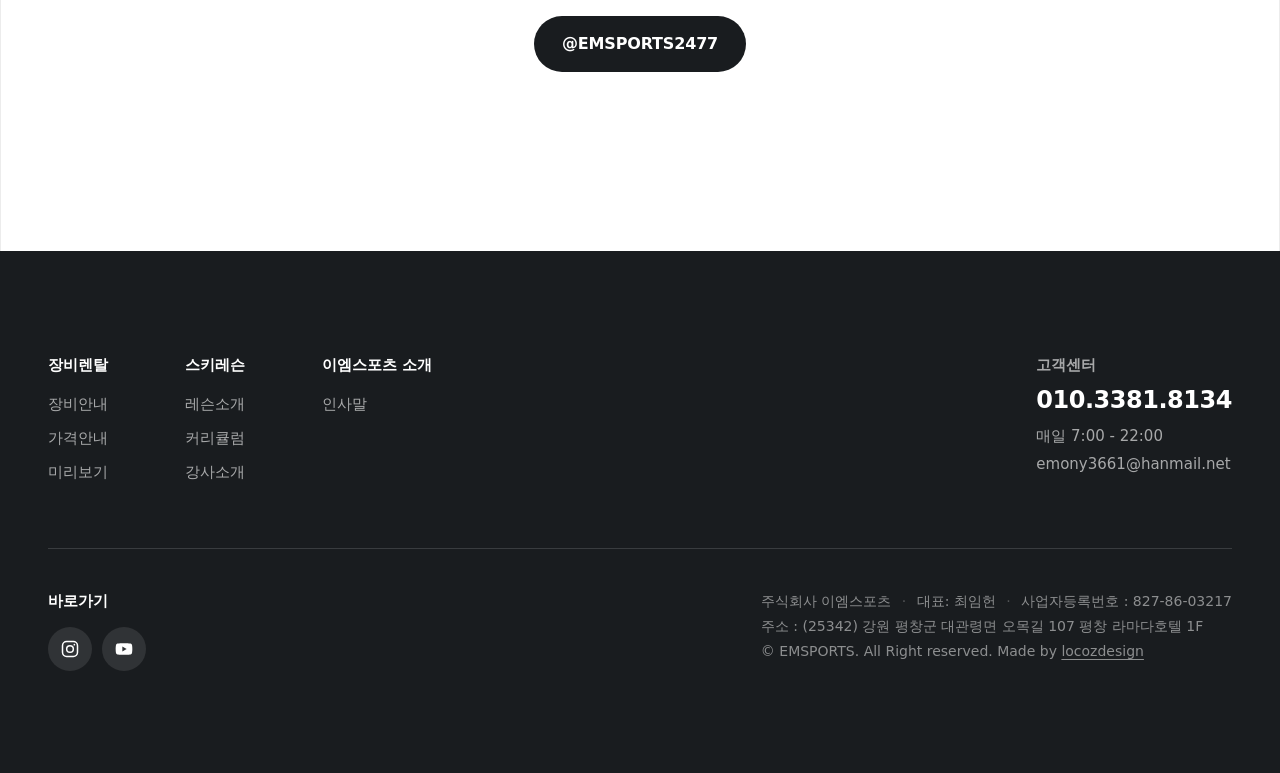
==== commit 4fc12521: "파트너 섹션: 마퀴를 헤어라인 로고 그리드로 교체 (원색 로고) - 흰 칸을 1px 헤어라인으로 나눈 5/4/3열 그리드, 19개 로고에 맞춰 마지막 칸 확장 - 칸은 먼저 보이고" ====
--- a/index.html
+++ b/index.html
@@ -205,9 +205,8 @@
 				</div>
 			</div>
 
-			<div class="marquee-rows">
-			<div class="marquee" data-marquee data-dir="1">
-				<ul class="marquee__track">
+			<div class="container">
+				<ul class="logo-grid" data-logos>
 					<li><img src="https://emsports.co.kr/wp-content/uploads/2023/12/logo-3.png" alt="essoco" loading="lazy"></li>
 					<li><img src="https://emsports.co.kr/wp-content/uploads/2023/12/logo-5.png" alt="라마다호텔스위트 강원평창" loading="lazy"></li>
 					<li><img src="https://emsports.co.kr/wp-content/uploads/2023/12/logo-8.png" alt="SKIPLUS" loading="lazy"></li>
@@ -216,10 +215,6 @@
 					<li><img src="https://emsports.co.kr/wp-content/uploads/2025/02/ci-ion.png" alt="" loading="lazy"></li>
 					<li><img src="https://emsports.co.kr/wp-content/uploads/2023/12/img-new-9.png" alt="" loading="lazy"></li>
 					<li><img src="https://emsports.co.kr/wp-content/uploads/2023/12/img-new-1.png" alt="소소떡볶이" loading="lazy"></li>
-				</ul>
-			</div>
-			<div class="marquee" data-marquee data-dir="-1">
-				<ul class="marquee__track">
 					<li><img src="https://emsports.co.kr/wp-content/uploads/2023/12/img-new-2.png" alt="Terumah" loading="lazy"></li>
 					<li><img src="https://emsports.co.kr/wp-content/uploads/2023/12/img-new-3.png" alt="the leaders" loading="lazy"></li>
 					<li><img src="https://emsports.co.kr/wp-content/uploads/2023/12/img-new-4.png" alt="Brand New Sports" loading="lazy"></li>
@@ -232,7 +227,6 @@
 					<li><img src="https://emsports.co.kr/wp-content/uploads/2023/12/ci-nitro.png" alt="nitro" loading="lazy"></li>
 					<li><img src="https://emsports.co.kr/wp-content/uploads/2023/12/ci-ovyo.png" alt="ovyo" loading="lazy"></li>
 				</ul>
-			</div>
 			</div>
 		</section>
 
--- a/css/style.css
+++ b/css/style.css
@@ -167,11 +167,15 @@
 /* ---------- partners (dark) ---------- */
 .partners { overflow: hidden; background: var(--c-black); color: #fff; }
 .partners__head { display: flex; flex-direction: column; align-items: flex-start; }
-.marquee-rows { margin-top: clamp(40px, 6vw, 72px); display: flex; flex-direction: column; gap: 16px; }
-.marquee { overflow: hidden; }
-.marquee__track { display: flex; gap: 16px; width: max-content; will-change: transform; }
-.marquee__track li { flex: none; width: clamp(160px, 17vw, 240px); height: clamp(88px, 9vw, 120px); display: flex; align-items: center; justify-content: center; padding: 0 24px; background: #fff; border-radius: 24px; }
-.marquee__track img { max-height: 56%; max-width: 100%; width: auto; object-fit: contain; }
+.logo-grid {
+	margin-top: clamp(40px, 6vw, 72px);
+	display: grid; grid-template-columns: repeat(5, 1fr); gap: 1px;
+	background: rgba(255,255,255,.16);          /* 칸 사이 헤어라인 */
+	border: 1px solid rgba(255,255,255,.16); border-radius: 24px; overflow: hidden;
+}
+.logo-grid li { display: flex; align-items: center; justify-content: center; height: clamp(88px, 11vw, 140px); padding: 0 12%; background: #fff; }
+.logo-grid li:last-child { grid-column: span 2; }   /* 19개: 마지막 칸이 빈칸 없이 채우도록 */
+.logo-grid img { max-height: 48%; width: auto; object-fit: contain; }
 
 /* 어두운 섹션 공통 텍스트 */
 .rental .lead, .partners .lead { color: rgba(255,255,255,.72); }
@@ -219,6 +223,9 @@
 	.mnav.is-open { visibility: visible; }
 }
 /* 태블릿 세로 이하: 레슨 섹션 세로 배치 */
+@media (max-width: 1023px) {
+	.logo-grid { grid-template-columns: repeat(4, 1fr); }
+}
 @media (max-width: 900px) {
 	.lesson__inner { grid-template-columns: 1fr; gap: 40px; }
 	.lesson__video { max-width: 420px; margin: 0 auto; }
@@ -236,4 +243,6 @@
 	.footer__top, .footer__bottom { flex-direction: column; }
 	.footer__info { padding-right: 56px; } /* 우측 하단 퀵메뉴와 겹침 방지 */
 	.quick { right: 10px; bottom: 10px; }
-}
+	.logo-grid { grid-template-columns: repeat(3, 1fr); border-radius: 20px; }
+	.logo-grid li:last-child { grid-column: span 3; }
+}
